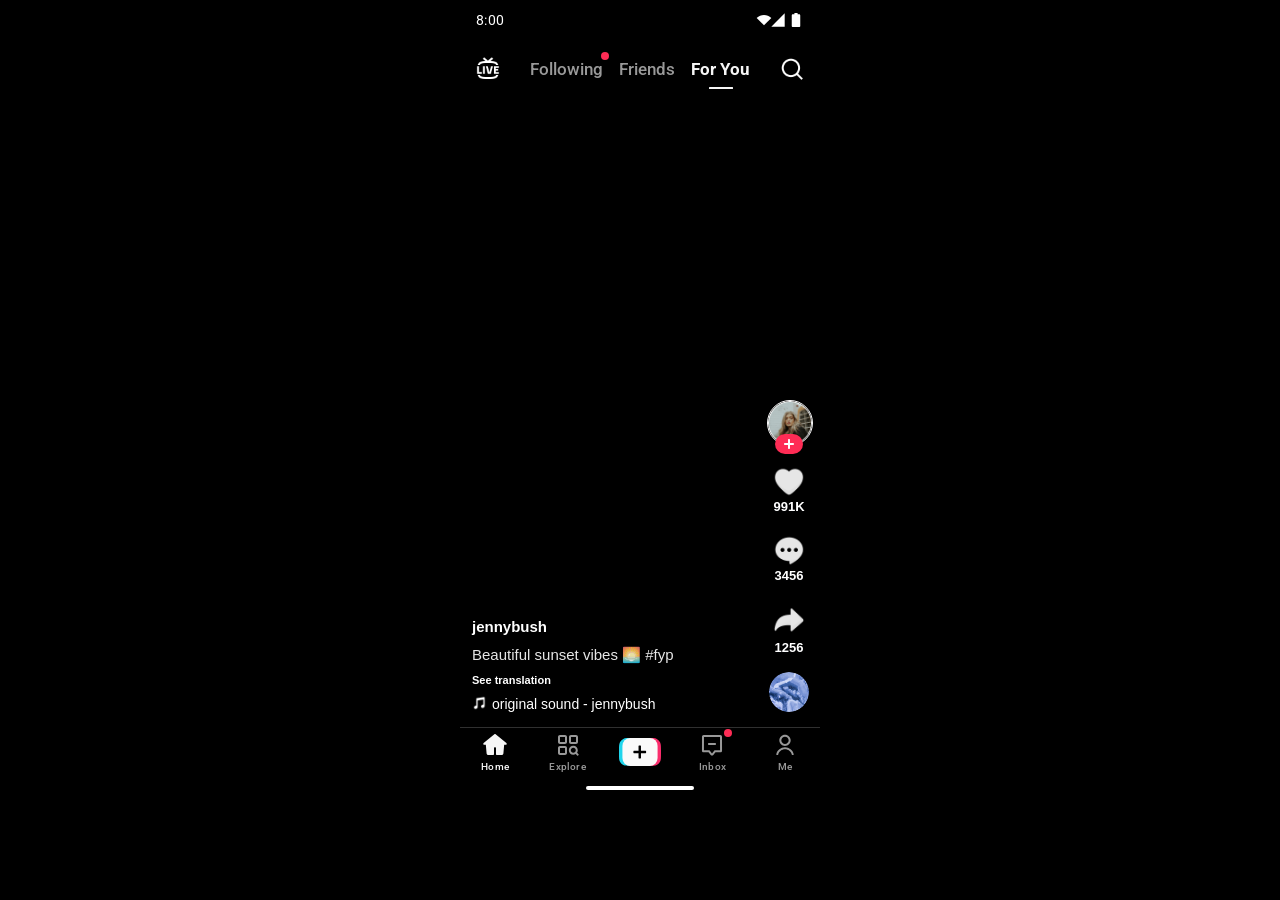
==== variants/v1/index.html @ c4d7a4e1 "Add Figma Create component and restore V3 demo parity with online fixes. Ship V1/V3 Create UI, borde" ====
<!DOCTYPE html>
<html class="variant-embed" lang="zh-CN">
<head>
  <meta charset="UTF-8" />
  <meta name="viewport" content="width=360, initial-scale=1, maximum-scale=1, user-scalable=no" />
  <meta name="theme-color" content="#000000" />
  <title>V1</title>
  <link rel="preconnect" href="https://fonts.googleapis.com" />
  <link rel="preconnect" href="https://fonts.gstatic.com" crossorigin />
  <link href="https://fonts.googleapis.com/css2?family=Roboto:wght@400;500;600;700&display=swap" rel="stylesheet" />
  <link rel="stylesheet" href="../../shared/skylight.css?v=50" />
</head>
<body class="variant-embed">
  <div class="phone" id="phone">
    <div class="status-bar" id="statusBar">
      <div class="status-time-wrap"><span class="status-time">8:00</span></div>
      <div class="status-icons" aria-hidden="true">
        <div class="status-network">
          <img class="status-wifi" src="../../shared/assets/icons/status_wifi.svg" width="16" height="16" alt="" />
          <img class="status-signal" src="../../shared/assets/icons/status_signal.svg" width="16" height="16" alt="" />
        </div>
        <img class="status-battery" src="../../shared/assets/icons/status_battery.svg" width="16" height="16" alt="" />
      </div>
    </div>
    <div id="flowRoot" class="flow-root">
      
      
      <div id="layer-feed" class="flow-layer flow-layer-feed" data-route="feed">
        <div class="feed-video">
          <video id="feedVideo" class="feed-video-media" src="../../shared/assets/video/feed_video_01.mp4" autoplay muted loop playsinline disablePictureInPicture preload="auto" aria-hidden="true"></video>
        </div>
        <div class="feed-gradient"></div>
        <div class="feed-top-bar">
          <button class="feed-icon-btn" type="button" aria-label="Live">
            <img class="feed-icon-template" src="../../shared/assets/icons/feed/icon_live_entrance.png" width="24" height="24" alt="" /></button>
          <div class="feed-tabs">
            <button type="button" class="feed-tab" data-feed-tab="following"><span>Following</span><span class="feed-tab-badge"></span></button>
            <button type="button" class="feed-tab" data-feed-tab="friends"><span>Friends</span></button>
            <button type="button" class="feed-tab active" data-feed-tab="foryou"><span>For You</span></button>
          </div>
          <button class="feed-icon-btn" type="button" aria-label="Search">
            <img class="feed-icon-template" src="../../shared/assets/icons/feed/icon_magnifying_glass.png" width="24" height="24" alt="" /></button>
        </div>
        <div class="feed-interaction">
          <div class="feed-avatar-section">
            <div class="feed-avatar-wrap">
              <div class="feed-avatar-ring"><img class="feed-avatar" src="../../shared/assets/images/feed_avatar.png" alt="" /></div>
              <img class="feed-follow" src="../../shared/assets/icons/feed_follow.svg?v=2" width="28" height="20" alt="" /></div></div>
          <div class="feed-action feed-action-like"><img class="feed-action-icon" src="../../shared/assets/icons/feed/icon_color_like_shadow.png" width="32" height="32" alt="" /><span class="feed-action-label">991K</span></div>
          <div class="feed-action feed-action-comment"><img class="feed-action-icon" src="../../shared/assets/icons/feed/icon_color_comment_shadow.png" width="32" height="32" alt="" /><span class="feed-action-label">3456</span></div>
          <div class="feed-action feed-action-share"><img class="feed-action-icon" src="../../shared/assets/icons/feed/icon_color_share_shadow.png" width="32" height="32" alt="" /><span class="feed-action-label">1256</span></div>
          <div class="feed-music-section"><img class="feed-music-disk" src="../../shared/assets/images/feed_music_disk.png" width="40" height="40" alt="" /></div>
        </div>
        <div class="feed-info">
          <div class="feed-username">jennybush</div>
          <div class="feed-caption">Beautiful sunset vibes 🌅 #fyp</div>
          <div class="feed-translation">See translation</div>
          <div class="feed-sound-row">
            <img class="feed-icon-template" src="../../shared/assets/icons/feed/icon_music_note_s.png" width="16" height="16" alt="" />
            <span>original sound - jennybush</span></div>
        </div>
        <div class="feed-bottom-nav" data-name="Bottom Nav Bar" data-figma="3391:30629"><button type="button" class="feed-nav-cell active" data-feed-nav="home"><span class="feed-nav-icon feed-nav-icon--lite"><img src="../../shared/assets/icons/feed/figma/story-lite-3401/feed_home_active.svg" alt="" /></span><span class="feed-nav-label">Home</span></button><button type="button" class="feed-nav-cell" data-feed-nav="explore"><span class="feed-nav-icon feed-nav-icon--lite"><img src="../../shared/assets/icons/feed/figma/story-lite-3401/feed_explore_inactive.svg" alt="" /></span><span class="feed-nav-label">Explore</span></button><button id="feedCreateBtn" type="button" class="feed-nav-create" data-feed-nav="create" aria-label="Create"><span class="feed-nav-create-frame"><img src="../../shared/assets/icons/feed/figma/story-lite-3401/feed_create.svg" alt="" /></span></button><button type="button" class="feed-nav-cell" data-feed-nav="inbox" id="feedInboxBtn"><span class="feed-nav-icon feed-nav-icon--lite"><img src="../../shared/assets/icons/feed/figma/story-lite-3401/feed_inbox_inactive.svg" alt="" /></span><span class="feed-nav-label">Inbox</span></button><button type="button" class="feed-nav-cell" data-feed-nav="me"><span class="feed-nav-icon feed-nav-icon--lite"><img src="../../shared/assets/icons/feed/figma/story-lite-3401/feed_me_inactive.svg" alt="" /></span><span class="feed-nav-label">Me</span></button></div>
      </div>
      
      <div id="layer-inbox" class="flow-layer flow-layer-inbox" data-route="inbox">
        
        <div class="inbox-navbar" data-name="Navigation Bar" data-figma="3391:29146">
          <button type="button" class="inbox-nav-tap" aria-label="New"><img src="../../shared/assets/inbox/inbox_nav_circle_plus.png" width="24" height="24" alt="" /></button>
          <div class="inbox-nav-center">
            <span class="inbox-nav-title">Inbox</span>
            <span class="inbox-account-chip">
              <img src="../../shared/assets/inbox/inbox_account_status_dot.png" width="8" height="8" alt="" />
              <img src="../../shared/assets/inbox/inbox_account_chevron.png" width="8" height="8" alt="" /></span></div>
          <div class="inbox-nav-tap-spacer"></div></div>
        <div id="inboxContent" class="inbox-content">
          <div id="inboxRevealRoot" class="inbox-reveal-root">
            <div id="storyRefreshIndicator" class="story-refresh-indicator" aria-hidden="true">
              <div class="tux-dualball" data-refresh-ball>
                <span class="tux-dualball-dot tux-dualball-dot-a"></span>
                <span class="tux-dualball-dot tux-dualball-dot-b"></span>
              </div>
            </div>
            <div id="storyRevealSlot" class="story-reveal-slot"><div class="skylight-row" id="skylightRow"><button type="button" class="skylight-item" data-skylight-action="create" data-figma="3461:43970"><span class="skylight-avatar-slot"><img class="skylight-create-ring" src="../../shared/assets/inbox/inbox_story_create_ring.svg" alt="" /><span class="skylight-create-body"><img class="skylight-create-photo" src="../../shared/assets/inbox/inbox_story_create_photo.jpg" alt="" /><img class="skylight-create-base" src="../../shared/assets/inbox/inbox_story_create_base.png" alt="" /><span class="skylight-plus-badge"><img class="skylight-create-badge-icon" src="../../shared/assets/inbox/inbox_story_create_badge_icon.svg" alt="" /><img class="skylight-create-badge-stroke" src="../../shared/assets/inbox/inbox_story_create_badge_stroke.svg" alt="" /></span></span></span><span class="skylight-label">Create</span></button><button type="button" class="skylight-item" data-story-label="Lindsey"><span class="skylight-avatar-slot"><img class="skylight-ring" src="../../shared/assets/inbox/inbox_story_ring.png" alt="" /><img class="skylight-avatar" src="../../shared/assets/inbox/inbox_story_lindsey.png" alt="Lindsey" /></span><span class="skylight-label">Lindsey</span></button><button type="button" class="skylight-item" data-story-label="Maren"><span class="skylight-avatar-slot"><img class="skylight-ring" src="../../shared/assets/inbox/inbox_story_ring.png" alt="" /><img class="skylight-avatar" src="../../shared/assets/inbox/inbox_story_maren.png" alt="Maren" /></span><span class="skylight-label">Maren</span></button><button type="button" class="skylight-item" data-story-label="Alena"><span class="skylight-avatar-slot"><img class="skylight-ring" src="../../shared/assets/inbox/inbox_story_ring.png" alt="" /><img class="skylight-avatar" src="../../shared/assets/inbox/inbox_story_alena.png" alt="Alena" /></span><span class="skylight-label">Alena</span></button><button type="button" class="skylight-item" data-story-label="Rayna"><span class="skylight-avatar-slot"><img class="skylight-ring" src="../../shared/assets/inbox/inbox_story_ring.png" alt="" /><img class="skylight-avatar" src="../../shared/assets/inbox/inbox_story_rayna.png" alt="Rayna" /></span><span class="skylight-label">Rayna</span></button></div></div>
            <div id="storyReleaseHint" class="story-release-hint" aria-hidden="true">Pull down to view story</div>
            <div id="inboxListLayer" class="inbox-list-layer">
              <div id="inboxScroll" class="inbox-scroll"><div class="inbox-cell"><div class="inbox-leading inbox-leading-cat" style="background:#00ABF4"><img src="../../shared/assets/inbox/inbox_category_followers_icon.png" width="28" height="28" alt="" /></div><div class="inbox-cell-body"><div class="inbox-cell-title">New Followers</div><div class="inbox-msg"><span>Rhianna started following you.</span></div></div><div class="inbox-cell-trailing"><span class="inbox-badge">9</span></div></div><div class="inbox-cell"><div class="inbox-leading inbox-leading-cat" style="background:#FF3B76"><img src="../../shared/assets/inbox/inbox_category_activity_icon.png" width="28" height="28" alt="" /></div><div class="inbox-cell-body"><div class="inbox-cell-title">Activity</div><div class="inbox-msg"><span>Jaela liked your video.</span></div></div><div class="inbox-cell-trailing"><span class="inbox-badge">1</span></div></div><div class="inbox-cell"><div class="inbox-leading inbox-leading-cat" style="background:#32364B"><img src="../../shared/assets/inbox/inbox_category_system_icon.png" width="28" height="28" alt="" /></div><div class="inbox-cell-body"><div class="inbox-cell-title">System notifications</div><div class="inbox-msg"><span>TikTok:Updates to your post performance</span><span class="inbox-ts-gap"><img src="../../shared/assets/inbox/inbox_timestamp_dot.png" width="2" height="2" alt="" /><span class="inbox-ts">1h</span></span></div></div><div class="inbox-cell-trailing"><span class="inbox-badge">1</span></div></div><div class="inbox-cell"><div class="inbox-leading inbox-leading-cat" style="background:#0075DC"><img src="../../shared/assets/inbox/inbox_category_partners_icon.png" width="28" height="28" alt="" /></div><div class="inbox-cell-body"><div class="inbox-cell-title">Featured partners</div><div class="inbox-msg"><span>Here comes a new brand{brand_name}</span><span class="inbox-ts-gap"><img src="../../shared/assets/inbox/inbox_timestamp_dot.png" width="2" height="2" alt="" /><span class="inbox-ts">1h</span></span></div></div><div class="inbox-cell-trailing"><span class="inbox-badge">1</span></div></div><div class="inbox-cell"><div class="inbox-leading inbox-leading-avatar"><img class="inbox-avatar-img" src="../../shared/assets/inbox/inbox_avatar_cenis.png" alt="" /><img class="inbox-avatar-border" src="../../shared/assets/inbox/inbox_avatar_border.png" alt="" /><img class="inbox-online-dot" src="../../shared/assets/inbox/inbox_avatar_online_dot.png" width="16" height="16" alt="" /></div><div class="inbox-cell-body"><div class="inbox-cell-title">Cenis Grimm</div><div class="inbox-msg"><span>Hello how r u recently</span><span class="inbox-ts-gap"><img src="../../shared/assets/inbox/inbox_timestamp_dot.png" width="2" height="2" alt="" /><span class="inbox-ts">1h</span></span></div></div><div class="inbox-cell-trailing"><span class="inbox-badge">1</span></div></div><div class="inbox-cell"><div class="inbox-leading inbox-leading-avatar"><img class="inbox-avatar-img" src="../../shared/assets/inbox/inbox_avatar_tommy.png" alt="" /><img class="inbox-avatar-border" src="../../shared/assets/inbox/inbox_avatar_border.png" alt="" /></div><div class="inbox-cell-body"><div class="inbox-cell-title inbox-title-semibold">Tommy Tang</div><div class="inbox-msg inbox-msg-regular"><span>Hello how r u recently</span><span class="inbox-ts-gap"><img src="../../shared/assets/inbox/inbox_timestamp_dot.png" width="2" height="2" alt="" /><span class="inbox-ts">1h</span></span></div></div><div class="inbox-cell-trailing"></div></div><div class="inbox-cell"><div class="inbox-leading inbox-leading-avatar"><img class="inbox-avatar-img" src="../../shared/assets/inbox/inbox_avatar_summer.png" alt="" /><img class="inbox-avatar-border" src="../../shared/assets/inbox/inbox_avatar_border.png" alt="" /></div><div class="inbox-cell-body"><div class="inbox-cell-title inbox-title-semibold">summer</div><div class="inbox-msg inbox-msg-regular"><span>Hello how r u recently</span><span class="inbox-ts-gap"><img src="../../shared/assets/inbox/inbox_timestamp_dot.png" width="2" height="2" alt="" /><span class="inbox-ts">1h</span></span></div></div><div class="inbox-cell-trailing"></div></div><div class="inbox-section-title"><span>Suggested account</span><img src="../../shared/assets/inbox/inbox_section_info.png" width="12" height="12" alt="" /></div><div class="inbox-cell inbox-suggested"><div class="inbox-leading inbox-leading-avatar suggested"><img class="inbox-avatar-img" src="../../shared/assets/inbox/inbox_suggested_duck.png" alt="" /><img class="inbox-avatar-border" src="../../shared/assets/inbox/inbox_avatar_border.png" alt="" /></div><div class="inbox-cell-body"><div class="inbox-cell-title">🦆🦆</div><div class="inbox-suggested-sub"><span>Friends with</span><span class="inbox-stack"><img class="inbox-stack-av" src="../../shared/assets/inbox/inbox_stack_avatar_1.png" alt="" /><img class="inbox-stack-av" src="../../shared/assets/inbox/inbox_stack_avatar_2.png" alt="" /><span class="inbox-stack-overflow"><img src="../../shared/assets/inbox/inbox_stack_overflow.png" alt="" /><span>+6</span></span></span></div></div><div class="inbox-suggested-actions"><button type="button" class="inbox-follow-btn">Follow</button><span class="inbox-suggested-dismiss" aria-label="Dismiss"><img src="../../shared/assets/inbox/inbox_dismiss_x.svg" width="16" height="16" alt="" /></span></div></div><div class="inbox-cell inbox-suggested"><div class="inbox-leading inbox-leading-avatar suggested"><img class="inbox-avatar-img" src="../../shared/assets/inbox/inbox_suggested_sunsun.png" alt="" /><img class="inbox-avatar-border" src="../../shared/assets/inbox/inbox_avatar_border.png" alt="" /></div><div class="inbox-cell-body"><div class="inbox-cell-title">Sunsun77</div><div class="inbox-suggested-sub"><span>Follows</span><span class="inbox-stack"><img class="inbox-stack-av" src="../../shared/assets/inbox/inbox_stack_avatar_1.png" alt="" /><img class="inbox-stack-av" src="../../shared/assets/inbox/inbox_stack_avatar_2.png" alt="" /><img class="inbox-stack-av" src="../../shared/assets/inbox/inbox_stack_avatar_3.png" alt="" /></span></div></div><div class="inbox-suggested-actions"><button type="button" class="inbox-follow-btn">Follow</button><span class="inbox-suggested-dismiss" aria-label="Dismiss"><img src="../../shared/assets/inbox/inbox_dismiss_x.svg" width="16" height="16" alt="" /></span></div></div><div class="inbox-cell inbox-suggested"><div class="inbox-leading inbox-leading-avatar suggested"><img class="inbox-avatar-img" src="../../shared/assets/inbox/inbox_suggested_wanda.png" alt="" /><img class="inbox-avatar-border" src="../../shared/assets/inbox/inbox_avatar_border.png" alt="" /></div><div class="inbox-cell-body"><div class="inbox-cell-title">wanda</div><div class="inbox-suggested-sub plain">You may know Wang</div></div><div class="inbox-suggested-actions"><button type="button" class="inbox-follow-btn">Follow</button><span class="inbox-suggested-dismiss" aria-label="Dismiss"><img src="../../shared/assets/inbox/inbox_dismiss_x.svg" width="16" height="16" alt="" /></span></div></div></div>
            </div>
          </div>
        </div>
        
        <div class="inbox-bottom-nav" data-name="Bottom Nav Bar" data-figma="3391:30629">
          <button type="button" class="feed-nav-cell" data-feed-nav="home" data-inbox-nav="home"><span class="feed-nav-icon feed-nav-icon--lite"><img src="../../shared/assets/icons/feed/figma/story-lite-3401/inbox_home_inactive.svg" alt="" /></span><span class="feed-nav-label">Home</span></button>
          <button type="button" class="feed-nav-cell" data-feed-nav="explore"><span class="feed-nav-icon feed-nav-icon--lite"><img src="../../shared/assets/icons/feed/figma/story-lite-3401/inbox_explore_inactive.svg" alt="" /></span><span class="feed-nav-label">Explore</span></button>
          <button type="button" class="feed-nav-create" data-feed-nav="create" aria-label="Create"><span class="feed-nav-create-frame"><img src="../../shared/assets/icons/feed/figma/story-lite-3401/inbox_create.svg" alt="" /></span></button>
          <button type="button" class="feed-nav-cell active" data-feed-nav="inbox" data-inbox-nav="inbox"><span class="feed-nav-icon feed-nav-icon--lite"><img src="../../shared/assets/icons/feed/figma/story-lite-3401/inbox_inbox_active.svg" alt="" /></span><span class="feed-nav-label">Inbox</span></button>
          <button type="button" class="feed-nav-cell" data-feed-nav="me"><span class="feed-nav-icon feed-nav-icon--lite"><img src="../../shared/assets/icons/feed/figma/story-lite-3401/inbox_me_inactive.svg" alt="" /></span><span class="feed-nav-label">Me</span></button>
        </div>
      </div>
    </div>
    
      <div id="storyAddSheet" class="story-add-sheet" hidden>
        <div class="story-add-nav">
          <button type="button" id="storyAddClose" class="story-add-nav-btn" aria-label="Close">
            <img src="../../shared/assets/figma/story_preview_close.svg" width="24" height="24" alt="" />
          </button>
          <span class="story-add-title">Add to Story</span>
          <button type="button" id="storyAddCameraNav" class="story-add-nav-camera" hidden aria-label="Camera">
            <img src="../../shared/assets/figma/story_add_camera.svg" width="24" height="24" alt="" />
          </button>
        </div>
        <div id="storyAddScroll" class="story-add-scroll">
          <div class="story-add-camera-section">
            <div class="story-add-camera-card">
              <img src="../../shared/assets/figma/story_add_camera.svg" width="28" height="28" alt="" />
              <span>Camera</span>
            </div>
          </div>
          <div class="story-add-recents">
            <span>Recents</span>
            <img src="../../shared/assets/figma/story_add_chevron.svg" width="16" height="16" alt="" />
          </div>
          <div class="story-add-tabs">
            <button class="active" type="button">All</button>
            <button type="button">Photos</button>
            <button type="button">Videos</button>
          </div>
          <div class="story-add-grid"><div class="story-add-grid-row"><div class="story-add-tile"><img src="../../shared/assets/figma/story_add_grid_01.jpg" alt="" /><span class="story-add-duration">00:07</span></div><div class="story-add-tile"><img src="../../shared/assets/figma/story_add_grid_02.jpg" alt="" /></div><div class="story-add-tile"><img src="../../shared/assets/figma/story_add_grid_03.jpg" alt="" /></div></div><div class="story-add-grid-row"><div class="story-add-tile"><img src="../../shared/assets/figma/story_add_grid_04.jpg" alt="" /></div><div class="story-add-tile"><img src="../../shared/assets/figma/story_add_grid_05.jpg" alt="" /></div><div class="story-add-tile"><img src="../../shared/assets/figma/story_add_grid_06.jpg" alt="" /></div></div><div class="story-add-grid-row"><div class="story-add-tile"><img src="../../shared/assets/figma/story_add_grid_07.jpg" alt="" /></div><div class="story-add-tile"><img src="../../shared/assets/figma/story_add_grid_08.jpg" alt="" /></div><div class="story-add-tile"><img src="../../shared/assets/figma/story_add_grid_09.jpg" alt="" /></div></div><div class="story-add-grid-row"><div class="story-add-tile"><img src="../../shared/assets/figma/story_add_grid_10.jpg" alt="" /></div><div class="story-add-tile"><img src="../../shared/assets/figma/story_add_grid_11.jpg" alt="" /></div><div class="story-add-tile"><img src="../../shared/assets/figma/story_add_grid_12.jpg" alt="" /></div></div></div>
        </div>
        <div class="story-add-footer">
          <div class="story-add-select">
            <img class="story-add-checkbox" src="../../shared/assets/figma/story_add_checkbox.svg" width="24" height="24" alt="" />
            <span>Multiple select</span>
          </div>
          <div class="story-add-home-spacer" aria-hidden="true"></div>
        </div>
      </div>
    
      <div id="storyPreview" class="story-preview" hidden>
        <div class="story-preview-screen">
          <div id="storyPhotoWrap" class="story-photo-wrap">
            <img id="storyPhoto" src="" alt="" />
            <img class="story-photo-overlay-top" src="../../shared/assets/figma/story_preview_top_overlay.svg" alt="" />
            <div class="story-tap-zones">
              <button type="button" id="storyTapPrev" class="story-tap-prev" aria-label="Previous"></button>
              <button type="button" id="storyTapNext" class="story-tap-next" aria-label="Next"></button>
            </div>
          </div>
          <div class="story-preview-top-ui">
            <div id="storyProgressRow" class="story-progress-row"></div>
            <div class="story-preview-topbar">
              <div class="story-preview-header">
                <img id="storyPreviewAvatar" class="story-preview-avatar" src="" alt="" />
                <div class="story-preview-meta">
                  <span id="storyPreviewName"></span><span id="storyPreviewTime">· 3h ago</span>
                </div>
              </div>
              <div class="story-preview-actions">
                <img class="story-preview-camera" src="../../shared/assets/figma/story_preview_camera.svg" width="24" height="24" alt="" />
                <button type="button" id="storyPreviewClose" class="story-preview-close" aria-label="Close">
                  <img src="../../shared/assets/figma/story_preview_close.svg" width="24" height="24" alt="" />
                </button>
              </div>
            </div>
          </div>
        </div>
        <div class="story-preview-interaction" data-name="Interaction" data-figma="3430:6689">
          <div class="story-dm-row">
            <div class="story-message-bubble" data-figma="3430:6692">
              <span class="story-message-text">Message....</span>
              <div class="story-message-emojis" aria-hidden="true" data-figma="3430:6695">
                <img src="../../shared/assets/figma/story_dm_emoji_1.png" width="28" height="28" alt="" />
                <img src="../../shared/assets/figma/story_dm_emoji_2.png" width="28" height="28" alt="" />
                <img src="../../shared/assets/figma/story_dm_emoji_3.png" width="28" height="28" alt="" />
              </div>
            </div>
            <div class="story-preview-actions-row" data-figma="3430:6701">
              <img src="../../shared/assets/figma/story_preview_like.png" width="28" height="28" alt="" />
              <img src="../../shared/assets/figma/story_preview_share.png" width="28" height="28" alt="" />
            </div>
          </div>
        </div>
      </div>
    <div class="system-home-indicator" data-name="System/Home Indicator" data-figma="3285:55821" aria-hidden="true"><div class="system-home-indicator-handle"></div></div>
  </div>
  <script>window.__SKYLIGHT_VARIANT__ = {"expandMs": 450, "collapseMs": 350, "storySlideMs": 300, "settleBackMs": 250, "autoExpandDelayMs": 400, "pushFlingVelocity": 1500, "pullDamping": 0.65, "pushThreshold": 30, "maxHeight": 118, "refreshThreshold": 32, "refreshIndicatorHeight": 56, "refreshMaxPullDistance": 56, "refreshDurationMs": 1200, "tabCrossfadeMs": 150, "storyDurationMs": 3500, "previewEnterMs": 180, "previewExitMs": 150, "photoCrossfadeMs": 250, "storyAddEnterMs": 320, "storyAddExitMs": 260, "effectCoverLoadMs": 1200, "albumEmergenceMs": 160, "label": "V1", "pullThreshold": 24, "maxPullDistance": 72, "expandOnDrag": false, "storySlideEnabled": false, "autoExpandOnEnter": false, "startExpanded": true, "topDownStoryRevealEnabled": true, "lockStoryExpanded": true, "chainRefreshAfterExpand": false, "inboxTabUnreadDotOnce": true, "addUnreadStoriesOnRefresh": true, "refreshNewStories": [{"label": "Cenis", "avatar": "inbox_avatar_cenis.png", "timeText": "now", "photos": ["lindsey_story_photo_1.png", "lindsey_story_photo_2.png", "lindsey_story_photo_3.png"]}, {"label": "Tommy", "avatar": "inbox_avatar_tommy.png", "timeText": "now", "photos": ["maren_story_photo_1.jpg", "maren_story_photo_2.jpg", "maren_story_photo_3.jpg"]}, {"label": "summer", "avatar": "inbox_avatar_summer.png", "timeText": "now", "photos": ["rayna_story_photo_1.jpg", "rayna_story_photo_2.jpg", "rayna_story_photo_3.jpg"]}], "releaseHintEnabled": false, "id": "v1", "startOnFeed": true};
window.__STORY_PREVIEWS__ = {"Lindsey": {"avatar": "inbox_story_lindsey.png", "timeText": "3h ago", "photos": ["lindsey_story_photo_1.png", "lindsey_story_photo_2.png", "lindsey_story_photo_3.png", "lindsey_story_photo_4.png"]}, "Maren": {"avatar": "inbox_story_maren.png", "photos": ["maren_story_photo_1.jpg", "maren_story_photo_2.jpg", "maren_story_photo_3.jpg"]}, "Alena": {"avatar": "inbox_story_alena.png", "photos": ["alena_story_photo_1.jpg", "alena_story_photo_2.jpg", "alena_story_photo_3.jpg"]}, "Rayna": {"avatar": "inbox_story_rayna.png", "photos": ["rayna_story_photo_1.jpg", "rayna_story_photo_2.jpg", "rayna_story_photo_3.jpg"]}, "Create": {"avatar": "inbox_story_create_photo.jpg", "timeText": "now", "photos": ["lindsey_story_photo_1.png", "lindsey_story_photo_2.png", "lindsey_story_photo_3.png", "lindsey_story_photo_4.png"]}};</script>
  <script src="../../shared/skylight-core.js?v=120"></script>
</body>
</html>
---- shared/skylight.css ----
:root {
  --w: 360px;
  --h: 800px;
  --status-h: 40px;
  --home-indicator-h: 24px;
  --content-h: calc(var(--h) - var(--status-h) - var(--home-indicator-h));
  --ease-in-out: cubic-bezier(0.25, 0, 0.25, 1);
  --ease-out-standard: cubic-bezier(0.33, 0.86, 0.2, 1);
  --bg: #000;
  --text-primary: #f6f6f6;
  --text-secondary: rgba(255,255,255,0.88);
  --text-tertiary: rgba(255,255,255,0.6);
  --shape-n3: rgba(255,255,255,0.19);
  --shape-n4: rgba(255,255,255,0.13);
  --shape-n2: rgba(255,255,255,0.32);
  --sheet-flat2: #1e1e1e;
  --drafts-bg: rgba(51,51,51,0.6);
  --drafts-border: rgba(255,255,255,0.13);
  --drafts-text: rgba(255,255,255,0.88);
  --more-circle-bg: rgba(51,51,51,0.6);
  --gray-85: rgba(51,51,51,0.85);
  --gray-60: rgba(51,51,51,0.6);
  --gray-50: rgba(51,51,51,0.5);
  --white-20: rgba(255,255,255,0.2);
  --tab-bar-bg: rgba(0,0,0,0.17);
}

* { box-sizing: border-box; margin: 0; padding: 0; }
html, body {
  min-height: 100%;
  background: #eef0f3;
  display: flex;
  justify-content: center;
  align-items: flex-start;
  padding: 16px 0 32px;
  font-family: -apple-system, BlinkMacSystemFont, "PingFang SC", "Helvetica Neue", sans-serif;
  -webkit-font-smoothing: antialiased;
}

.phone {
  width: var(--w);
  height: var(--h);
  background: var(--bg);
  position: relative;
  overflow: hidden;
  border-radius: 24px;
  box-shadow: 0 16px 48px rgba(0,0,0,.22);
  flex: 0 0 auto;
}

.status-bar {
  height: var(--status-h);
  position: relative;
  z-index: 20;
  display: flex;
  align-items: center;
  justify-content: space-between;
  padding: 0 16px;
  flex-shrink: 0;
  pointer-events: none;
}
.status-time-wrap {
  display: flex;
  align-items: center;
  gap: 8px;
  width: 128px;
  height: 100%;
  flex-shrink: 0;
}
.status-time {
  color: #fff;
  font-family: "Roboto", -apple-system, BlinkMacSystemFont, sans-serif;
  font-size: 14px;
  font-weight: 400;
  line-height: 20px;
  letter-spacing: 0.25px;
  font-variant-numeric: tabular-nums;
  white-space: nowrap;
}
.status-icons {
  display: flex;
  align-items: center;
  justify-content: flex-end;
  gap: 2px;
  flex-shrink: 0;
}
.status-icons::before,
.status-icons::after {
  content: none;
  display: none;
}
.status-network {
  display: flex;
  align-items: center;
}
.status-wifi,
.status-signal,
.status-battery {
  display: block;
  width: 16px;
  height: 16px;
  flex-shrink: 0;
  object-fit: contain;
}
.status-wifi {
  margin-right: -2px;
}

/* Figma 7483:4567 — System/Home Indicator */
.system-home-indicator {
  position: absolute;
  left: 0;
  right: 0;
  bottom: 0;
  height: var(--home-indicator-h);
  background: transparent;
  z-index: 30;
  pointer-events: none;
}
.system-home-indicator-handle {
  position: absolute;
  left: 50%;
  top: 50%;
  transform: translate(-50%, -50%);
  width: 108px;
  height: 4px;
  border-radius: 12px;
  background: #fff;
}

.screen {
  position: absolute;
  left: 0; right: 0;
  top: var(--status-h);
  height: var(--content-h);
  display: none;
  overflow: hidden;
}
.screen.active { display: block; }

/* ── Album ── */
.album-root {
  height: 100%;
  display: flex;
  flex-direction: column;
  background: var(--bg);
}

.album-nav {
  height: 52px;
  padding: 4px 8px;
  display: flex;
  align-items: center;
  flex: 0 0 auto;
  z-index: 2;
  background: var(--bg);
  position: relative;
}
.nav-tap {
  width: 44px; height: 44px;
  border: 0; background: transparent;
  display: flex; align-items: center; justify-content: center;
  cursor: pointer; padding: 0;
}
.nav-tap img { display: block; }
.nav-spacer { flex: 1; }
.nav-trailing {
  flex-shrink: 0;
  width: auto;
  min-width: 98px;
  height: 44px;
  margin-right: 8px;
  position: relative;
}
.nav-layer {
  position: absolute; top: 0; right: 0; bottom: 0; left: 0;
  display: flex; align-items: center; justify-content: flex-end;
  will-change: transform, opacity;
}
.drafts-btn {
  height: 32px;
  border-radius: 999px;
  background: var(--drafts-bg);
  border: 0.6px solid var(--drafts-border);
  padding: 8px;
  display: inline-flex;
  align-items: center;
  color: var(--drafts-text);
  font-size: 14px;
  line-height: 18px;
  font-weight: 600;
  white-space: nowrap;
}
.drafts-btn-inner {
  display: inline-flex;
  align-items: center;
  gap: 4px;
  padding: 0 4px;
}
.drafts-btn img { width: 16px; height: 16px; display: block; }

.nav-title {
  position: absolute;
  left: 88px;
  right: 88px;
  top: 50%;
  height: 44px;
  transform: translateY(-50%);
  display: flex;
  align-items: center;
  justify-content: center;
  gap: 2px;
  opacity: 0;
  pointer-events: none;
  transition: opacity 200ms var(--ease-in-out);
}
.nav-title.visible { opacity: 1; }
.nav-title span {
  color: var(--text-primary);
  font-size: 17px;
  line-height: 22px;
  font-weight: 700;
  white-space: nowrap;
}
.nav-title img { width: 16px; height: 16px; display: block; }

.album-scroll-wrap {
  flex: 1;
  min-height: 0;
  overflow: hidden;
  position: relative;
}
.album-scroll {
  height: 100%;
  overflow-y: auto;
  overflow-x: hidden;
  -webkit-overflow-scrolling: touch;
  overscroll-behavior: contain;
  scrollbar-width: none;
}
.album-scroll::-webkit-scrollbar { display: none; }

.camera-header {
  overflow: hidden;
  background: var(--bg);
}
.camera-slot {
  overflow: hidden;
}
.camera-inner {
  height: 88px;
}
.camera-section { padding-top: 8px; }
.camera-btn-wrap { padding: 0 16px; height: 80px; }
.camera-btn {
  position: relative;
  width: 100%; height: 80px;
  border-radius: 12px;
  border: 0;
  overflow: hidden;
  background: radial-gradient(circle at 328px 0, rgba(255,255,255,.1) 0%, rgba(255,255,255,.14) 100%);
  display: flex; flex-direction: column;
  align-items: center; justify-content: center;
  gap: 2px;
  color: var(--text-primary);
  font-size: 16px; line-height: 21px; font-weight: 600;
}
.camera-btn::after {
  content: '';
  position: absolute;
  inset: 0;
  border-radius: 12px;
  box-shadow: inset 0 0 0 1px var(--shape-n4);
  pointer-events: none;
}
.camera-btn img { width: 32px; height: 32px; }

.effects-wrap {
  height: 80px;
  overflow: hidden;
}
.effects-scroll {
  height: 80px;
  overflow-x: auto;
  overflow-y: hidden;
  -webkit-overflow-scrolling: touch;
  touch-action: pan-x;
  scrollbar-width: none;
}
.effects-scroll::-webkit-scrollbar { display: none; }
.effects-inner {
  display: flex;
  align-items: center;
  gap: 10px;
  width: max-content;
  padding: 12px 16px 4px;
}
.effects-btn {
  position: relative;
  width: 64px; height: 64px;
  padding: 0;
  border-radius: 12px;
  border: 0;
  overflow: hidden;
  background:
    radial-gradient(circle at 64px 0, transparent 0%, rgba(255,255,255,.14) 100%),
    #000;
  display: flex; flex-direction: column;
  align-items: center; justify-content: center;
  gap: 4px; flex: 0 0 auto;
  color: var(--text-secondary);
  font-size: 14px; line-height: 18px; font-weight: 600;
  cursor: pointer;
}
.effects-btn::after {
  content: '';
  position: absolute;
  inset: 0;
  border-radius: 12px;
  box-shadow: inset 0 0 0 1px var(--shape-n4);
  pointer-events: none;
  z-index: 2;
}
.effects-presets {
  display: contents;
}
.effects-btn img { width: 22px; height: 22px; }
.effects-more {
  width: 64px; height: 64px;
  flex: 0 0 auto;
  display: flex; flex-direction: column;
  align-items: center; justify-content: center;
  gap: 4px;
}
.effects-more-circle {
  position: relative;
  width: 28px;
  height: 28px;
  border-radius: 50%;
  background: var(--more-circle-bg);
  flex-shrink: 0;
}
.effects-more-chevron {
  position: absolute;
  inset: 0;
  width: 100%;
  height: 100%;
  transform: rotate(90deg);
  display: block;
  pointer-events: none;
}
.effects-more span {
  font-size: 11px; line-height: 14px; font-weight: 600;
  color: var(--text-secondary);
  width: 100%; text-align: center;
}

.recents {
  height: 52px;
  padding: 16px 16px 4px;
  display: flex; align-items: center; justify-content: space-between;
}
.recents-left {
  display: flex; align-items: center; gap: 2px;
  color: #fff;
  font-size: 15px; line-height: 20px; font-weight: 700;
}
.recents-left img { width: 16px; height: 16px; }
.storage-pill {
  display: flex; align-items: center; gap: 2px;
  background: #fff;
  border-radius: 120px;
  padding: 1px 4px 1px 12px;
  color: #000;
  font-size: 13px; line-height: 17px; font-weight: 600;
}
.storage-pill .eye-wrap { padding: 4px; }
.storage-pill img { width: 16px; height: 16px; opacity: .6; }

.tabs-section { padding-bottom: 2px; }
.tabs-section.tabs-hidden { opacity: 0; }
.tabs-pinned {
  position: absolute;
  top: 0;
  left: 0;
  right: 0;
  z-index: 2;
  background: var(--bg);
  opacity: 0;
  pointer-events: none;
}
.tabs-pinned.visible {
  opacity: 1;
  pointer-events: auto;
}
.tabs-row {
  height: 40px;
  padding: 0 16px;
  display: flex;
}
.tab-item {
  flex: 1;
  border: 0; background: transparent;
  position: relative;
  color: var(--text-tertiary);
  font-size: 15px; line-height: 20px; font-weight: 600;
  cursor: pointer;
}
.tab-item.active { color: var(--text-primary); }
.tab-item.active::after {
  content: "";
  position: absolute;
  left: 0; right: 0; bottom: 0;
  height: 2px;
  background: #fafafa;
}
.tab-sep { height: 0.5px; background: var(--shape-n3); }

.grid-wrap { padding: 0 1.5px 1.5px; }
.grid-row {
  display: flex; gap: 1.5px;
  margin-bottom: 1.5px;
}
.grid-tile {
  flex: 1;
  aspect-ratio: 1;
  position: relative;
  overflow: hidden;
  background: #111;
}
.grid-tile img { width: 100%; height: 100%; object-fit: cover; display: block; }
.grid-tile--empty { background: transparent; }
.tile-size, .tile-duration {
  position: absolute;
  color: #fff;
  font-size: 12px; line-height: 16px; font-weight: 500;
  padding: 6px;
  text-shadow: 0 1px 5px rgba(0,0,0,.3);
}
.tile-size { top: 0; left: 0; }
.tile-duration {
  right: 0; bottom: 0;
  text-shadow: 0 1px 1px rgba(0,0,0,.12);
}

.select-bar {
  background: var(--sheet-flat2);
  padding-bottom: var(--home-indicator-h);
  flex: 0 0 auto;
}
.select-row {
  height: 60px;
  box-sizing: border-box;
  padding: 20px 16px 0;
  display: flex; align-items: center; gap: 6px;
  color: rgba(255,255,255,.9);
  font-size: 14px; line-height: 18px;
}
.checkbox-outer {
  width: 24px; height: 24px;
  padding: 1px;
  display: flex; align-items: center; justify-content: center;
}
.checkbox-inner {
  width: 22px; height: 22px;
  border-radius: 50%;
  border: 1.5px solid var(--shape-n2);
}

.page-wrap {
  min-height: 100%;
  display: flex;
  flex-direction: column;
  align-items: center;
  gap: 12px;
}
/* Feed — Figma 7483:4560 */
.screen.screen-feed {
  display: none;
  position: absolute;
  left: 0; right: 0;
  top: var(--status-h);
  height: var(--content-h);
  background: #000;
  z-index: 1;
  overflow: hidden;
}
.screen.screen-feed.active { display: block; }
.feed-video { position: absolute; inset: 0; }
.feed-video img { width: 100%; height: 100%; object-fit: cover; display: block; }
.feed-gradient {
  position: absolute; left: 0; right: 0; bottom: 49px; height: 163px; pointer-events: none;
  background: linear-gradient(180deg, rgba(0,0,0,0) 0%, rgba(0,0,0,0.12) 28%, rgba(0,0,0,0.48) 62%, rgba(0,0,0,0.72) 100%);
}
.feed-top-bar {
  position: absolute; top: 1px; left: 0; right: 0; height: 56px;
  display: flex; align-items: center; padding: 0 8px; z-index: 2;
}
.feed-icon-btn {
  width: 40px; height: 44px; border: 0; background: transparent; cursor: pointer;
  display: flex; align-items: center; justify-content: center; padding: 0;
}
/* TUX template PNGs are black glyphs — invert to white on dark feed video */
.feed-icon-template {
  filter: brightness(0) invert(1);
}
.feed-tabs { flex: 1; display: flex; justify-content: center; height: 44px; align-items: center; }
.feed-tab {
  border: 0; background: transparent; color: rgba(255,255,255,0.6); font-family: "Roboto", sans-serif;
  font-size: 17px; font-weight: 500; line-height: 1.3; padding: 0 8px; height: 44px;
  cursor: pointer; position: relative; text-shadow: 0 1px 2px rgba(0,0,0,.5);
}
.feed-tab.active { color: #f6f6f6; font-weight: 700; }
.feed-tab.active::after {
  content: ""; position: absolute; left: 50%; bottom: 2px; transform: translateX(-50%);
  width: 24px; height: 2px; background: #f6f6f6; border-radius: 0.5px;
}
.feed-tab-badge {
  position: absolute; top: 5px; right: 2px; width: 8px; height: 8px;
  background: #fe2c55; border-radius: 50%;
}
.feed-interaction {
  position: absolute; right: 0; bottom: 63px; width: 62px; z-index: 2;
  display: flex; flex-direction: column; align-items: center; gap: 4px;
}
.feed-avatar-section { width: 62px; height: 62px; position: relative; }
.feed-avatar-wrap { width: 44px; height: 54px; margin: 6px auto 0; position: relative; }
.feed-avatar-ring {
  width: 46px; height: 46px; border-radius: 50%; border: 1px solid #fff;
  display: flex; align-items: center; justify-content: center; margin: 0 auto;
}
.feed-avatar { width: 44px; height: 44px; border-radius: 50%; object-fit: cover; display: block; }
.feed-follow { position: absolute; left: 8px; top: 34px; width: 28px; height: 20px; display: block; }
.feed-action { width: 62px; position: relative; flex: 0 0 auto; }
.feed-action-like { height: 59px; }
.feed-action-comment { height: 65px; }
.feed-action-share { height: 68px; }
.feed-action-icon {
  position: absolute; left: 15px; display: block;
}
.feed-action-like .feed-action-icon { top: 6px; }
.feed-action-comment .feed-action-icon { top: 12px; }
.feed-action-share .feed-action-icon { bottom: 24px; top: auto; }
.feed-action-label {
  position: absolute; left: 0; right: 0; bottom: 4px; text-align: center;
  color: #fff; font-size: 13px; font-weight: 600; line-height: 17px;
  text-shadow: 0 1px 3px rgba(22,24,35,.2);
}
.feed-music-section { width: 62px; height: 49px; padding: 8px 10px 0; box-sizing: border-box; }
.feed-music-disk { display: block; margin: 0 auto; border-radius: 50%; object-fit: cover; }
.feed-info {
  position: absolute; left: 12px; bottom: 63px; right: 62px; z-index: 2;
  display: flex; flex-direction: column; gap: 8px; color: #fff;
}
.feed-username {
  font-size: 15px; font-weight: 600; line-height: 20px;
  text-shadow: 0 1px 3px rgba(0,0,0,.15);
}
.feed-caption {
  font-size: 15px; font-weight: 400; line-height: 20px; color: rgba(255,255,255,0.9);
  text-shadow: 0 1px 3px rgba(0,0,0,.2); max-width: 263px;
}
.feed-translation {
  font-size: 11px; font-weight: 600; line-height: 14px;
  text-shadow: 0 1px 3px rgba(0,0,0,.15);
}
.feed-sound-row {
  display: flex; align-items: flex-end; gap: 0; max-width: 195px; height: 18px;
  font-size: 14px; font-weight: 400; line-height: 18px;
  text-shadow: 0 1px 3px rgba(0,0,0,.15);
}
.feed-sound-row img { margin-bottom: 2px; flex-shrink: 0; }
.feed-sound-row span { padding-left: 4px; white-space: nowrap; overflow: hidden; text-overflow: ellipsis; }
.feed-bottom-nav {
  position: absolute; left: 0; right: 0; bottom: 0; height: 49px;
  background: #000; display: flex; gap: 2px; align-items: flex-start; z-index: 20;
}
.feed-bottom-nav::before {
  content: ""; position: absolute; left: 0; right: 0; top: 0;
  border-top: 0.5px solid rgba(255,255,255,0.19); pointer-events: none;
}
.feed-nav-cell {
  flex: 1 1 0; min-width: 0; border: 0; background: transparent; cursor: pointer;
  height: 49px; padding: 2px 0 3px; box-sizing: border-box;
  display: flex; flex-direction: column; align-items: center; overflow: hidden;
}
.feed-nav-icon {
  width: 32px; height: 32px; margin-bottom: -1px; flex-shrink: 0;
  display: flex; align-items: center; justify-content: center; position: relative;
}
.feed-nav-icon img { width: 32px; height: 32px; display: block; }
.feed-nav-icon .icon-fill { display: none; }
.feed-nav-cell.active .feed-nav-icon .icon-outline { display: none; }
.feed-nav-cell.active .feed-nav-icon .icon-fill { display: block; }
.feed-nav-label {
  width: 100%; text-align: center; color: rgba(255,255,255,0.6);
  font-family: "TikTok Sans", "Roboto", sans-serif;
  font-size: 10px; font-weight: 500; line-height: 13px; letter-spacing: 0.2287px;
}
.feed-nav-cell.active .feed-nav-label { color: #f6f6f6; }
.feed-nav-create {
  padding: 0; justify-content: flex-start; align-items: center;
}
.feed-nav-create-frame {
  width: 48px; height: 48px; position: relative; flex-shrink: 0; overflow: hidden;
}
.feed-nav-create-frame img {
  position: absolute; left: 2.5px; top: 10px; width: 43px; height: 28px; display: block;
}

/* Album emergence */
.album-emergence {
  position: absolute; left: 0; right: 0; top: var(--status-h);
  height: calc(var(--h) - var(--status-h));
  transform-origin: 50% 100%; opacity: 0; pointer-events: none; z-index: 5;
  transform: translateY(40px) scale(0.94);
  transition: transform 160ms cubic-bezier(0.4,0,0.2,1), opacity 160ms cubic-bezier(0.4,0,0.2,1);
}
.album-emergence .screen {
  top: 0;
  height: 100%;
}
.album-emergence.visible { pointer-events: auto; }
.album-emergence.open { opacity: 1; transform: translateY(0) scale(1); }
.album-emergence.closing { opacity: 0; transform: translateY(40px) scale(0.94); }
.screen-album.active { display: block; }

.effect-preset-btn {
  width: 64px; height: 64px; padding: 0; border: 0; background: transparent;
  position: relative; flex: 0 0 auto; cursor: default; overflow: hidden;
  border-radius: 12px;
  touch-action: manipulation;
}
.effect-preset-btn:not([aria-disabled="true"]) { cursor: pointer; }
.effect-preset-btn.revealed::after {
  content: '';
  position: absolute;
  inset: 0;
  border-radius: 12px;
  box-shadow: inset 0 0 0 1px var(--shape-n3);
  pointer-events: none;
  z-index: 3;
  transition: opacity 150ms cubic-bezier(0.4, 0, 0.2, 1);
}
.effect-preset-placeholder {
  position: absolute;
  inset: 0;
  width: 100%;
  height: 100%;
  border-radius: 12px;
  display: block;
  z-index: 1;
  pointer-events: none;
  object-fit: cover;
}
.effect-preset-btn.revealed .effect-preset-placeholder {
  opacity: 0;
  transition: opacity 150ms cubic-bezier(0.4, 0, 0.2, 1);
}
.effect-preset-img {
  position: absolute; inset: 0; width: 100%; height: 100%; border-radius: 12px; object-fit: cover;
  z-index: 2;
  transform: scale(0.94); opacity: 0; visibility: hidden; transform-origin: 50% 50%;
}
.effect-preset-btn.revealed .effect-preset-img {
  visibility: visible;
}
.effect-preset-btn.emerge-active .effect-preset-img {
  transform: scale(1); opacity: 1;
  transition: transform 150ms cubic-bezier(0.4,0,0.2,1), opacity 150ms cubic-bezier(0.4,0,0.2,1);
}

/* Auto-apply capture — Figma 2965:76015 */
.screen-auto-capture { background: #000; z-index: 6; }
.screen-auto-capture.active { display: block; }
.auto-cap-root { position: relative; width: 100%; height: 100%; overflow: hidden; }
.auto-cap-preview {
  position: absolute; left: 0; top: 12px; width: 360px; height: 640px;
  border-radius: 20px; overflow: hidden; background: #000;
}
.auto-cap-preview-bg { width: 100%; height: 100%; object-fit: cover; display: block; }
.auto-cap-preview.flipped .auto-cap-preview-bg { transform: scaleX(-1); }
.auto-cap-top-band { position: absolute; left: 0; right: 0; top: 14px; height: 346px; pointer-events: none; }
.auto-cap-top-band * { pointer-events: auto; }
.auto-cap-nav {
  position: absolute; left: 0; top: 0; width: 100%; height: 44px;
  padding: 0 6px; display: flex; align-items: center;
}
.auto-cap-back {
  width: 44px; height: 44px; border: 0; background: transparent; cursor: pointer;
  display: flex; align-items: center; justify-content: center; padding: 10px 0 10px 10px;
}
.auto-cap-back img { width: 24px; height: 24px; display: block; }
.auto-cap-music {
  position: absolute; left: 50%; top: 0; transform: translateX(-50%);
  width: 190px; min-width: 128px; max-width: 190px; height: 44px; border-radius: 999px;
  background: rgba(51,51,51,.6); display: flex; align-items: center;
}
.auto-cap-music.hidden { display: none; }
.auto-cap-music-main {
  flex: 1; min-width: 0; display: flex; align-items: center; gap: 4px;
  padding: 0 8px 0 14px;
}
.auto-cap-music-main img { width: 16px; height: 16px; flex-shrink: 0; }
.auto-cap-music-main span {
  color: #fff;
  font-size: 15px;
  font-weight: 600;
  line-height: 20px;
  white-space: nowrap;
  overflow: hidden;
  text-overflow: ellipsis;
}
.auto-cap-music-split { width: 1px; height: 18px; background: rgba(255,255,255,.2); flex-shrink: 0; }
.auto-cap-music-close {
  width: 36px; height: 44px; border: 0; background: transparent; cursor: pointer;
  display: flex; align-items: center; justify-content: center; padding: 0 10px 0 8px;
}
.auto-cap-music-close img { width: 20px; height: 20px; display: block; }
.auto-cap-tools {
  position: absolute; right: 0; top: 4px; display: flex; flex-direction: column; gap: 12px;
}
.auto-cap-tool {
  width: 56px; border: 0; background: transparent; padding: 0;
  display: flex; flex-direction: column; align-items: center; gap: 2px;
  color: #fff; font-size: 10px; font-weight: 500; line-height: 13px; letter-spacing: 0.2287px;
  text-shadow: 0 1px 1px rgba(22,24,35,.2); cursor: default;
}
button.auto-cap-tool { cursor: pointer; }
.auto-cap-tool img { width: 28px; height: 28px; display: block; }
.auto-cap-tool-flip { width: 30px !important; height: 28px !important; }
.auto-cap-bottom {
  position: absolute; left: 0; right: 0; bottom: 24px;
  display: flex; flex-direction: column; align-items: center; gap: 16px; pointer-events: none;
}
.auto-cap-bottom * { pointer-events: auto; }
.auto-cap-mode-bar {
  display: grid;
  grid-template-columns: 1fr auto 1fr;
  align-items: center;
  column-gap: 16px;
  width: 100%;
  height: 26px;
  padding: 0 29px;
  box-sizing: border-box;
}
.auto-cap-mode-before,
.auto-cap-mode-after {
  display: flex;
  align-items: center;
  gap: 16px;
}
.auto-cap-mode-before { justify-content: flex-end; }
.auto-cap-mode-after { justify-content: flex-start; }
.mode-pill { justify-self: center; }
.mode-secondary {
  color: #fff; font-size: 14px; font-weight: 600; line-height: 18px; letter-spacing: 0.0931px;
  text-shadow: 0 1px 5px rgba(0,0,0,.2);
}
.mode-secondary.mode-photo { padding: 4px 8px; }
.auto-cap-mode-bar .mode-pill {
  background: #f1f1f1; color: #000; border-radius: 20px; padding: 4px 8px;
  font-size: 14px; font-weight: 600; line-height: 18px; letter-spacing: 0.0931px; text-shadow: none;
}
.auto-cap-record-row { width: 100%; display: flex; align-items: flex-end; justify-content: center; }
.auto-cap-chip {
  flex: 1; display: flex; flex-direction: column; align-items: center; gap: 4px;
  color: #fff; font-size: 13px; font-weight: 600; line-height: 15px; letter-spacing: 0.1266px;
  text-shadow: 0 0.8px 1px rgba(0,0,0,.2);
}
.auto-cap-chip-img {
  position: relative;
  width: 40px; height: 40px;
  border-radius: 6px;
  overflow: visible;
  box-shadow: inset 0 0 0 0.5px rgba(255,255,255,.4);
}
.auto-cap-chip-img img {
  width: 100%; height: 100%; object-fit: cover; display: block;
  border-radius: 6px;
}
.auto-cap-effect-close {
  position: absolute;
  top: -4px;
  right: -4px;
  width: 20px;
  height: 20px;
  padding: 0;
  border: 0;
  border-radius: 30px;
  background: rgba(51,51,51,0.85);
  display: flex;
  align-items: center;
  justify-content: center;
  cursor: pointer;
  z-index: 2;
  opacity: 0;
  visibility: hidden;
  pointer-events: none;
  transition: opacity 150ms cubic-bezier(0.4, 0, 0.2, 1);
}
.auto-cap-effect-close.visible {
  opacity: 1;
  visibility: visible;
  pointer-events: auto;
}
.auto-cap-effect-close img { width: 12px; height: 12px; display: block; }
.auto-cap-record-btn { flex: 0 0 auto; filter: drop-shadow(0 2px 4px rgba(0,0,0,.06)); }

.loading-hud {
  position: absolute; inset: 0; display: flex; align-items: center; justify-content: center;
  z-index: 10; pointer-events: none;
}
.loading-hud:not([hidden]) { pointer-events: auto; }
.loading-hud-card {
  position: relative; background: #525252; border-radius: 14px; padding: 16px;
  transform: scale(0.8); opacity: 0;
  transition: transform 480ms cubic-bezier(0.34,1.28,0.64,1), opacity 320ms cubic-bezier(0.4,0,0.2,1);
}
.loading-hud.show .loading-hud-card { transform: scale(1); opacity: 1; }
.loading-hud.hide .loading-hud-card { transform: scale(0.8); opacity: 0; }
.loading-hud-body { display: flex; flex-direction: column; align-items: center; gap: 8px; min-width: 100px; }
.loading-ring-wrap { position: relative; width: 48px; height: 48px; }
.loading-ring { display: block; transform: rotate(-90deg); }
.loading-ring-track { fill: none; stroke: rgba(255,255,255,.32); stroke-width: 3; }
.loading-ring-progress { fill: none; stroke: #fff; stroke-width: 3; stroke-linecap: round; }
.loading-percent {
  position: absolute; inset: 0; display: flex; align-items: center; justify-content: center;
  color: #fff; font-size: 12px; font-weight: 600; letter-spacing: 0.16px;
}
.loading-label {
  color: #f6f6f6; font-size: 12px; font-weight: 600; line-height: 16px;
  min-width: 68px; max-width: 228px; text-align: center;
}
.loading-close {
  position: absolute; top: 0; right: 0; width: 44px; height: 44px;
  border: 0; background: transparent; cursor: pointer; padding: 0;
}
.loading-close img { position: absolute; left: 20px; top: 4.5px; width: 20px; height: 20px; display: block; }

/* ── Capture ── */
.capture-root { height: 100%; position: relative; background: #000; }
.cap-preview {
  position: absolute;
  left: 0; right: 0;
  top: 12px;
  height: 640px;
  border-radius: 20px;
  overflow: hidden;
}
.cap-preview img {
  width: 100%; height: 100%;
  object-fit: cover; display: block;
}
.cap-preview.flipped img { transform: scaleX(-1); }

.cap-overlay {
  position: absolute;
  left: 0; right: 0;
  top: 26px;
  height: 346px;
  pointer-events: none;
}
.cap-overlay * { pointer-events: auto; }
.cap-nav {
  height: 44px;
  padding: 0 6px;
  display: flex; align-items: center;
}
.cap-back {
  width: 24px; height: 24px;
  margin-left: 10px;
  border: 0; background: transparent; padding: 0; cursor: pointer;
}
.cap-back img { width: 24px; height: 24px; display: block; }

.cap-music {
  position: absolute; top: 0; left: 50%;
  transform: translateX(-50%);
  width: 190px; min-width: 128px; height: 44px;
  border-radius: 999px;
  background: var(--gray-60);
  display: flex; align-items: center;
}
.cap-music.hidden { opacity: 0; pointer-events: none; }
.cap-music-main {
  flex: 1; min-width: 0;
  display: flex; align-items: center; gap: 4px;
  padding: 0 8px 0 14px;
}
.cap-music-main img { width: 16px; height: 16px; }
.cap-music-main span {
  color: #fff;
  font-size: 15px; line-height: 20px; font-weight: 700;
  white-space: nowrap; overflow: hidden; text-overflow: ellipsis;
}
.cap-music-split { width: 1px; height: 18px; background: var(--white-20); }
.cap-music-close {
  width: 20px; height: 20px;
  margin: 0 10px 0 8px;
  border: 0; background: transparent; padding: 0; cursor: pointer;
}
.cap-music-close img { width: 20px; height: 20px; display: block; }

.cap-tool {
  position: absolute; top: 4px; right: 0;
  width: 56px;
  display: flex; flex-direction: column; align-items: center;
  gap: 2px; padding-top: 4px;
}
.cap-tool button {
  width: 30px; height: 28px;
  border: 0; background: transparent; padding: 0; cursor: pointer;
}
.cap-tool button img { width: 30px; height: 28px; display: block; }
.cap-tool span {
  color: #fff;
  font-size: 10px; line-height: 13px; font-weight: 500;
  letter-spacing: 0.2287px;
  text-shadow: 0 1px 1px rgba(22,24,35,.2);
  text-align: center; width: 100%;
}

.cap-panel {
  position: absolute; left: 0; right: 0; bottom: 0;
  height: 346px;
  transform: translateY(346px);
  will-change: transform;
}
.cap-panel-inner {
  height: 100%;
  display: flex; flex-direction: column; gap: 10px;
}
.cap-save-row { padding: 0 12px; }
.cap-save {
  height: 32px;
  display: inline-flex; align-items: center; gap: 4px;
  padding: 6px 8px 6px 5px;
  border-radius: 6px;
  background: var(--gray-50);
  border: 0; color: #fff;
  font-size: 15px; line-height: 20px; font-weight: 600;
  cursor: pointer;
}
.cap-save img { width: 22px; height: 22px; display: block; }

.cap-panel-body {
  flex: 0 0 304px;
  height: 304px;
  background: var(--gray-85);
  border-radius: 12px 12px 0 0;
  overflow: hidden;
  display: flex; flex-direction: column;
}
.cap-tabbar {
  height: 52px;
  background: var(--tab-bar-bg);
  display: flex;
  align-items: stretch;
  overflow: hidden;
}
.cap-tab-none {
  width: 53px; height: 52px;
  padding: 0 12px 0 15px;
  display: flex; align-items: center; justify-content: center;
  flex: 0 0 auto;
}
.cap-tab-none img { width: 26px; height: 26px; display: block; }
.cap-tab-scroll-wrap {
  flex: 1;
  min-width: 0;
  position: relative;
  overflow: hidden;
}
.cap-tab-scroll-wrap::after {
  content: "";
  position: absolute;
  top: 0; right: 0; bottom: 0;
  width: 20px;
  background: linear-gradient(to right, rgba(0,0,0,0), rgba(0,0,0,0.17));
  pointer-events: none;
}
.cap-tab-scroll {
  height: 52px;
  display: inline-flex;
  align-items: stretch;
  overflow-x: auto;
  overflow-y: hidden;
  scrollbar-width: none;
  -webkit-overflow-scrolling: touch;
  min-width: 100%;
}
.cap-tab-scroll::-webkit-scrollbar { display: none; }
.cap-tab-fav {
  height: 52px;
  padding: 0 15px;
  display: flex; align-items: center; justify-content: center;
  flex: 0 0 auto;
}
.cap-tab-fav img { width: 22px; height: 22px; display: block; }
.cap-tab {
  height: 52px;
  padding: 0 15px;
  border: 0; background: transparent;
  color: rgba(255,255,255,.6);
  font-size: 15px; line-height: 20px; font-weight: 600;
  white-space: nowrap; cursor: pointer;
  display: flex;
  align-items: center;
  flex: 0 0 auto;
}
.cap-tab.active {
  color: #fff;
  align-items: stretch;
}
.cap-tab-block {
  height: 100%;
  display: flex;
  flex-direction: column;
  justify-content: space-between;
  align-items: stretch;
  align-self: stretch;
}
.cap-tab-top { height: 2px; flex-shrink: 0; display: block; }
.cap-tab-body {
  height: 35.5px;
  display: flex;
  flex-direction: column;
  justify-content: space-between;
  align-items: stretch;
  padding: 0 1px;
}
.cap-tab-body > span:first-child { text-align: center; line-height: 20px; }
.cap-tab-ind {
  height: 2px;
  background: #fff;
  width: 100%;
  flex-shrink: 0;
  display: block;
}

.cap-grid {
  flex: 1; overflow-y: auto;
  padding: 8px 0 20px;
  -webkit-overflow-scrolling: touch;
  scrollbar-width: none;
}
.cap-grid::-webkit-scrollbar { display: none; }
.cap-grid-row {
  display: flex; justify-content: space-between; align-items: center;
  padding: 12px 16px;
}
.cap-grid-row.last { padding-left: 28px; padding-right: 28px; }
.cap-effect {
  width: 68px; height: 68px;
  border: 2px solid transparent;
  border-radius: 16px;
  background: transparent;
  padding: 0; cursor: pointer;
  display: flex; align-items: center; justify-content: center;
}
.cap-effect.selected { border-color: #fff; }
.cap-effect-inner {
  width: 60px; height: 60px;
  border-radius: 10px; overflow: hidden; position: relative;
}
.cap-effect-thumb {
  width: 60px; height: 60px; object-fit: cover; display: block;
}
.cap-effect-loading {
  position: absolute; inset: 0;
  width: 60px; height: 60px;
  display: none;
}
.cap-effect.selected .cap-effect-loading { display: block; }

.screen-capture-enter .cap-panel {
  transform: translateY(0);
}

#scrollDebug {
  position: absolute;
  left: 8px;
  bottom: 88px;
  z-index: 99;
  background: rgba(0,0,0,.72);
  color: #0f0;
  font: 10px/1.45 ui-monospace, SFMono-Regular, Menlo, monospace;
  padding: 6px 8px;
  border-radius: 6px;
  pointer-events: none;
  white-space: pre;
  max-width: 340px;
}

.screen-capture { z-index: 7; }
.screen-capture.active { display: block; }

/* Inbox + Skylight + Story overlays — aligned to InboxDimens / SkylightDimens */

:root {
  --inbox-page: #ffffff;
  --inbox-text1: #161823;
  --inbox-text3: rgba(0, 0, 0, 0.48);
  --inbox-shape-n2: rgba(22, 24, 35, 0.12);
  --inbox-shape-n3: rgba(22, 24, 35, 0.08);
  --inbox-shape-n4: rgba(22, 24, 35, 0.06);
  --inbox-badge-bg: #fe2c55;
}

.inbox-navbar {
  height: 44px;
  display: flex;
  align-items: center;
  padding: 0 4px;
  background: var(--inbox-page);
  flex-shrink: 0;
}
.inbox-nav-tap {
  width: 44px;
  height: 44px;
  border: 0;
  background: transparent;
  display: flex;
  align-items: center;
  justify-content: center;
  padding: 0;
}
.inbox-nav-tap-spacer { width: 44px; height: 44px; flex-shrink: 0; }
.inbox-nav-center {
  flex: 1;
  display: flex;
  align-items: center;
  justify-content: center;
  gap: 4px;
}
.inbox-nav-title {
  font-size: 17px;
  line-height: 22px;
  font-weight: 700;
  color: var(--inbox-text1);
}
.inbox-account-chip {
  height: 16px;
  border-radius: 4px;
  background: var(--inbox-shape-n4);
  padding: 0 3px 0 4px;
  display: inline-flex;
  align-items: center;
  gap: 2px;
}

.inbox-content {
  flex: 1;
  min-height: 0;
  position: relative;
  background: var(--inbox-page);
  overflow: hidden;
}
.inbox-reveal-root {
  position: relative;
  width: 100%;
  height: 100%;
  overflow: hidden;
  touch-action: pan-y;
  scrollbar-width: none;
  -ms-overflow-style: none;
}
.inbox-reveal-root::-webkit-scrollbar {
  display: none;
}
.inbox-reveal-root.mode-overlay,
.inbox-reveal-root.mode-integrated {
  overflow: hidden;
  overscroll-behavior: contain;
  touch-action: none;
}
.inbox-reveal-root.whole-page {
  overflow-y: auto;
  -webkit-overflow-scrolling: touch;
  overscroll-behavior: contain;
  touch-action: pan-y;
}
.inbox-reveal-root.whole-page .story-reveal-slot {
  position: relative;
  flex-shrink: 0;
  overflow: hidden;
}
.inbox-reveal-root.whole-page .inbox-list-layer {
  position: relative;
  transform: none !important;
}
.inbox-reveal-root.whole-page .inbox-scroll {
  overflow: visible;
  min-height: auto;
}
/* V1 gesture-driven reveal: expand offset decoupled from native list scroll. */
.inbox-reveal-root.gesture-reveal {
  overflow: hidden;
  touch-action: pan-y;
}
.inbox-reveal-root.gesture-reveal .inbox-list-layer {
  transform: none;
  overflow-anchor: none;
}
.inbox-reveal-root.gesture-reveal .inbox-scroll {
  height: 100%;
  overflow-y: auto;
  overscroll-behavior: none;
  -webkit-overflow-scrolling: touch;
  touch-action: pan-y;
  overflow-anchor: none;
}
.inbox-reveal-root.gesture-reveal .inbox-scroll.is-scroll-frozen {
  overflow: hidden;
}

.story-reveal-slot {
  position: absolute;
  left: 0;
  right: 0;
  top: 0;
  height: 118px;
  overflow: hidden;
  background: var(--inbox-page);
  z-index: 2;
  display: flex;
  align-items: flex-end;
  justify-content: stretch;
  --story-reveal-progress: 1;
}
.story-reveal-slot .skylight-row-inner,
.story-reveal-slot .skylight-row {
  width: 100%;
  position: relative;
  z-index: 1;
}
.inbox-list-layer {
  position: absolute;
  left: 0;
  right: 0;
  top: 0;
  bottom: 0;
  z-index: 1;
  background: var(--inbox-page);
  overflow: hidden;
}
.inbox-list-layer.is-reveal-animating {
  will-change: transform;
}
.inbox-list-layer.is-reveal-animating .skylight-row-inner {
  will-change: transform;
}
.inbox-reveal-root.mode-integrated .inbox-list-layer.is-reveal-animating .inbox-scroll {
  overflow: hidden;
}
.inbox-scroll {
  height: 100%;
  min-height: 100%;
  overflow-y: auto;
  -webkit-overflow-scrolling: touch;
  overscroll-behavior: contain;
  touch-action: pan-y;
  scrollbar-width: none;
  -ms-overflow-style: none;
}
.inbox-scroll::-webkit-scrollbar {
  display: none;
}

.inbox-reveal-root.mode-overlay .story-reveal-slot {
  position: absolute;
  left: 0;
  right: 0;
  top: 0;
  z-index: 2;
}

.inbox-reveal-root.mode-overlay .inbox-list-layer {
  position: absolute;
  left: 0;
  right: 0;
  top: 0;
  bottom: 0;
  z-index: 4;
  will-change: transform;
}

.inbox-reveal-root.mode-overlay .inbox-scroll {
  height: 100%;
  overflow-y: auto;
  overscroll-behavior: none;
}

.inbox-reveal-root.mode-integrated .inbox-list-layer {
  position: absolute;
  inset: 0;
  z-index: 4;
  overflow: hidden;
  will-change: transform;
}

.inbox-reveal-root.mode-integrated .inbox-scroll {
  height: 100%;
  overflow-y: auto;
  overscroll-behavior: none;
  -webkit-overflow-scrolling: auto;
}

.inbox-reveal-root.mode-integrated .story-reveal-slot {
  position: relative;
  top: auto;
  left: auto;
  right: auto;
  z-index: 1;
  flex-shrink: 0;
  align-items: flex-start;
}

.inbox-reveal-root.mode-integrated .story-reveal-slot.is-reveal-animating {
  will-change: opacity;
}

.inbox-reveal-root.mode-integrated .story-reveal-slot .skylight-row-inner,
.inbox-reveal-root.mode-integrated .story-reveal-slot .skylight-row {
  -webkit-mask-mode: alpha;
  mask-mode: alpha;
}

.integrated-mask-disabled .inbox-reveal-root.mode-integrated .story-reveal-slot .skylight-row-inner,
.integrated-mask-disabled .inbox-reveal-root.mode-integrated .story-reveal-slot .skylight-row {
  -webkit-mask-image: none !important;
  mask-image: none !important;
  -webkit-mask-mode: match-source !important;
  mask-mode: match-source !important;
}

.inbox-reveal-root.mode-overlay .story-reveal-slot {
  -webkit-mask-mode: alpha;
  mask-mode: alpha;
}

.story-refresh-indicator {
  position: absolute;
  left: 0;
  right: 0;
  top: 0;
  height: 0;
  display: flex;
  align-items: center;
  justify-content: center;
  overflow: hidden;
  opacity: 0;
  pointer-events: none;
  z-index: 6;
  background: var(--inbox-page);
  will-change: height;
}

.tux-dualball {
  position: relative;
  width: 36px;
  height: 36px;
  transform: scale(calc(0.72 + (var(--dualball-progress, 0) * 0.28))) translateZ(0);
  opacity: var(--dualball-alpha, 0);
  isolation: isolate;
  contain: layout style paint;
}

.tux-dualball-dot {
  position: absolute;
  top: 11.8px;
  left: 11.8px;
  width: 12.4px;
  height: 12.4px;
  border-radius: 50%;
  mix-blend-mode: multiply;
  backface-visibility: hidden;
}

.tux-dualball-dot-a {
  background: #25f4ee;
  z-index: 2;
  transform: translateX(calc(var(--dualball-progress, 0) * -6.8px)) scale(1);
}

.tux-dualball-dot-b {
  background: #fe2c55;
  z-index: 1;
  transform: translateX(calc(var(--dualball-progress, 0) * 6.8px)) scale(1);
}

.story-refresh-indicator.is-refreshing .tux-dualball {
  --dualball-alpha: 1;
  --dualball-progress: 1;
  transform: scale(1);
  animation: none;
}

.story-refresh-indicator.is-refreshing .tux-dualball-dot-a {
  animation: tux-dualball-dot-a 1000ms linear infinite;
}

.story-refresh-indicator.is-refreshing .tux-dualball-dot-b {
  animation: tux-dualball-dot-b 1000ms linear infinite;
}

@keyframes tux-dualball-dot-a {
  0%, 100% { transform: translateX(-6.8px) scale(1); z-index: 2; }
  25% { transform: translateX(0) scale(1.25); z-index: 3; }
  50% { transform: translateX(6.8px) scale(1); z-index: 1; }
  75% { transform: translateX(0) scale(0.65); z-index: 1; }
}

@keyframes tux-dualball-dot-b {
  0%, 100% { transform: translateX(6.8px) scale(1); z-index: 1; }
  25% { transform: translateX(0) scale(0.8); z-index: 1; }
  50% { transform: translateX(-6.8px) scale(1); z-index: 2; }
  75% { transform: translateX(0) scale(1.25); z-index: 3; }
}

.story-release-hint {
  position: absolute;
  left: 0;
  right: 0;
  top: 0;
  height: 0;
  display: flex;
  align-items: center;
  justify-content: center;
  color: var(--inbox-text3);
  font-size: 14px;
  line-height: 18px;
  font-weight: 500;
  opacity: 0;
  pointer-events: none;
  z-index: 3;
  will-change: opacity, height;
}

/* Skylight row */
.skylight-row {
  display: flex;
  gap: 20px;
  padding: 12px 16px;
  overflow-x: auto;
  scrollbar-width: none;
  touch-action: pan-x;
  user-select: none;
  -webkit-user-select: none;
  -webkit-touch-callout: none;
}
.skylight-row * {
  user-select: none;
  -webkit-user-select: none;
  -webkit-touch-callout: none;
}
.skylight-row img {
  -webkit-user-drag: none;
  user-select: none;
  -webkit-user-select: none;
}
body.is-gesture-active,
body.is-gesture-active * {
  user-select: none !important;
  -webkit-user-select: none !important;
  -webkit-touch-callout: none !important;
}
body.is-gesture-active ::selection {
  background: transparent;
}
.skylight-row::-webkit-scrollbar { display: none; }
.skylight-item {
  width: 64px;
  border: 0;
  background: transparent;
  padding: 0;
  display: flex;
  flex-direction: column;
  align-items: center;
  gap: 10px;
  flex-shrink: 0;
  cursor: pointer;
  touch-action: manipulation;
}
.skylight-avatar-slot {
  width: 64px;
  height: 64px;
  position: relative;
  display: flex;
  align-items: center;
  justify-content: center;
  isolation: isolate;
}
.skylight-create-bg {
  width: 64px;
  height: 64px;
  border-radius: 50%;
  object-fit: cover;
  border: 1px solid var(--inbox-shape-n3);
  position: relative;
  z-index: 1;
}
.skylight-plus-badge {
  position: absolute;
  right: 0;
  bottom: 0;
  width: 18px;
  height: 18px;
  border-radius: 50%;
  background: linear-gradient(135deg, #15c0f9, #20d5ec, #1ae3c6);
  display: flex;
  align-items: center;
  justify-content: center;
  z-index: 3;
}
.skylight-plus-icon { width: 10.8px; height: 10.8px; position: absolute; z-index: 2; }
.skylight-plus-stroke { width: 21px; height: 21px; position: absolute; pointer-events: none; z-index: 3; }
.create-story-border-enabled .skylight-item[data-skylight-action="create"] .skylight-avatar-slot::after {
  content: "";
  position: absolute;
  left: 50%;
  top: 50%;
  width: 72px;
  height: 72px;
  border: 3.5px solid transparent;
  border-radius: 50%;
  box-sizing: border-box;
  background: linear-gradient(135deg, #0094ff 0%, #20d5ec 47.8362%, #00ffa3 100%) border-box;
  -webkit-mask:
    linear-gradient(#000 0 0) padding-box,
    linear-gradient(#000 0 0);
  -webkit-mask-composite: xor;
  mask-composite: exclude;
  pointer-events: none;
  transform: translate(-50%, -50%);
  z-index: 0;
}
.skylight-ring {
  width: 72px;
  height: 72px;
  position: absolute;
  pointer-events: none;
}
.skylight-avatar {
  width: 64px;
  height: 64px;
  border-radius: 50%;
  object-fit: cover;
  position: relative;
  z-index: 1;
}
.skylight-item.read .skylight-ring { display: none; }
.skylight-item.read .skylight-avatar-slot::before {
  content: "";
  position: absolute;
  left: 50%;
  top: 50%;
  width: 72px;
  height: 72px;
  border-radius: 50%;
  border: 2px solid var(--inbox-shape-n2);
  box-sizing: border-box;
  transform: translate(-50%, -50%);
  z-index: 0;
}
html[data-skylight-variant="v1"] .skylight-row,
html[data-skylight-variant="v3"] .skylight-row {
  gap: 22px;
  padding: 10px 16px;
}
html[data-skylight-variant="v1"] .skylight-item,
html[data-skylight-variant="v3"] .skylight-item {
  width: 72px;
}
html[data-skylight-variant="v1"] .skylight-avatar-slot,
html[data-skylight-variant="v3"] .skylight-avatar-slot,
html[data-skylight-variant="v1"] .skylight-create-bg,
html[data-skylight-variant="v3"] .skylight-create-bg,
html[data-skylight-variant="v1"] .skylight-item[data-story-label] .skylight-avatar-slot,
html[data-skylight-variant="v3"] .skylight-item[data-story-label] .skylight-avatar-slot,
html[data-skylight-variant="v1"] .skylight-item[data-story-label] .skylight-avatar,
html[data-skylight-variant="v3"] .skylight-item[data-story-label] .skylight-avatar {
  width: 72px;
  height: 72px;
}
html[data-skylight-variant="v1"] .skylight-item[data-story-label] .skylight-ring,
html[data-skylight-variant="v3"] .skylight-item[data-story-label] .skylight-ring {
  display: none;
}
html[data-skylight-variant="v1"] .skylight-item[data-story-label]:not(.read) .skylight-avatar-slot::after,
html[data-skylight-variant="v3"] .skylight-item[data-story-label]:not(.read) .skylight-avatar-slot::after {
  content: "";
  position: absolute;
  left: 50%;
  top: 50%;
  width: 86px;
  height: 86px;
  border: 3.5px solid transparent;
  border-radius: 50%;
  box-sizing: border-box;
  background: linear-gradient(135deg, #0094ff 0%, #20d5ec 47.8362%, #00ffa3 100%) border-box;
  -webkit-mask:
    linear-gradient(#000 0 0) padding-box,
    linear-gradient(#000 0 0);
  -webkit-mask-composite: xor;
  mask-composite: exclude;
  pointer-events: none;
  transform: translate(-50%, -50%);
  z-index: 0;
}
html[data-skylight-variant="v1"].create-story-border-enabled .skylight-item[data-skylight-action="create"] .skylight-avatar-slot::after,
html[data-skylight-variant="v3"].create-story-border-enabled .skylight-item[data-skylight-action="create"] .skylight-avatar-slot::after {
  width: 86px;
  height: 86px;
}
html[data-skylight-variant="v1"] .skylight-plus-badge,
html[data-skylight-variant="v3"] .skylight-plus-badge,
html[data-skylight-variant="v1"] .skylight-plus-stroke,
html[data-skylight-variant="v3"] .skylight-plus-stroke {
  width: 20px;
  height: 20px;
}
html[data-skylight-variant="v1"] .skylight-item.read .skylight-avatar-slot::before,
html[data-skylight-variant="v3"] .skylight-item.read .skylight-avatar-slot::before {
  width: 86px;
  height: 86px;
  border-width: 3.5px;
}
html[data-skylight-variant="v1"] .skylight-item[data-story-label] .skylight-label,
html[data-skylight-variant="v3"] .skylight-item[data-story-label] .skylight-label {
  max-width: 72px;
}
html[data-skylight-variant="v1"] .skylight-label,
html[data-skylight-variant="v3"] .skylight-label {
  max-width: 72px;
}

/* V1/V3 Create — Figma 3461:43970: 72px slot (same as stories), 86px ring overflows, label gap from avatar */
html[data-skylight-variant="v1"] .skylight-item[data-skylight-action="create"] .skylight-avatar-slot,
html[data-skylight-variant="v3"] .skylight-item[data-skylight-action="create"] .skylight-avatar-slot {
  overflow: visible;
}
html[data-skylight-variant="v1"] .skylight-create-ring,
html[data-skylight-variant="v3"] .skylight-create-ring {
  position: absolute;
  left: 50%;
  top: 50%;
  width: 86px;
  height: 86px;
  transform: translate(-50%, -50%);
  pointer-events: none;
  z-index: 0;
  display: none;
}
html[data-skylight-variant="v1"].create-story-border-enabled .skylight-create-ring,
html[data-skylight-variant="v3"].create-story-border-enabled .skylight-create-ring {
  display: block;
}
html[data-skylight-variant="v1"] .skylight-create-body,
html[data-skylight-variant="v3"] .skylight-create-body {
  position: relative;
  width: 72px;
  height: 72px;
  flex-shrink: 0;
  z-index: 1;
}
html[data-skylight-variant="v1"] .skylight-create-photo,
html[data-skylight-variant="v3"] .skylight-create-photo {
  position: absolute;
  inset: 0;
  width: 72px;
  height: 72px;
  border-radius: 50%;
  object-fit: cover;
  z-index: 1;
}
html[data-skylight-variant="v1"] .skylight-create-base,
html[data-skylight-variant="v3"] .skylight-create-base {
  position: absolute;
  inset: 0;
  width: 72px;
  height: 72px;
  pointer-events: none;
  z-index: 2;
}
html[data-skylight-variant="v1"] .skylight-item[data-skylight-action="create"] .skylight-plus-badge,
html[data-skylight-variant="v3"] .skylight-item[data-skylight-action="create"] .skylight-plus-badge {
  right: 0;
  bottom: 0;
  width: 20px;
  height: 20px;
  border-radius: 0;
  background: none;
}
html[data-skylight-variant="v1"] .skylight-create-badge-icon,
html[data-skylight-variant="v3"] .skylight-create-badge-icon {
  position: absolute;
  inset: 0;
  width: 20px;
  height: 20px;
  z-index: 2;
}
html[data-skylight-variant="v1"] .skylight-create-badge-stroke,
html[data-skylight-variant="v3"] .skylight-create-badge-stroke {
  position: absolute;
  inset: -15%;
  width: auto;
  height: auto;
  max-width: none;
  pointer-events: none;
  z-index: 3;
}
html[data-skylight-variant="v1"].create-story-border-enabled .skylight-item.read[data-skylight-action="create"] .skylight-create-ring,
html[data-skylight-variant="v3"].create-story-border-enabled .skylight-item.read[data-skylight-action="create"] .skylight-create-ring {
  display: none;
}
html[data-skylight-variant="v1"].create-story-border-enabled .skylight-item[data-skylight-action="create"] .skylight-avatar-slot::after,
html[data-skylight-variant="v3"].create-story-border-enabled .skylight-item[data-skylight-action="create"] .skylight-avatar-slot::after {
  display: none;
}
/* Create read gray ring follows border toggle — off means no ring at all */
.skylight-item.read[data-skylight-action="create"] .skylight-avatar-slot::before {
  display: none;
}
.create-story-border-enabled .skylight-item.read[data-skylight-action="create"] .skylight-avatar-slot::before {
  display: block;
}
.create-story-border-enabled .skylight-item.read[data-skylight-action="create"] .skylight-avatar-slot::after {
  display: none;
}

.skylight-label {
  font-size: 12px;
  line-height: 16px;
  color: var(--inbox-text1);
  max-width: 64px;
  overflow: hidden;
  text-overflow: ellipsis;
  white-space: nowrap;
  text-align: center;
}
.skylight-row-inner {
  will-change: transform;
}

/* Inbox cells */
.inbox-cell {
  display: flex;
  align-items: center;
  padding: 8px 8px 8px 16px;
}
.inbox-leading {
  width: 56px;
  height: 56px;
  flex-shrink: 0;
  margin-right: 12px;
  position: relative;
}
.inbox-leading-cat {
  border-radius: 50%;
  display: flex;
  align-items: center;
  justify-content: center;
}
.inbox-leading-cat img {
  width: 28px;
  height: 28px;
  display: block;
  object-fit: contain;
  flex: 0 0 auto;
}
.inbox-leading-avatar .inbox-avatar-img {
  width: 56px;
  height: 56px;
  border-radius: 50%;
  object-fit: cover;
  display: block;
}
.inbox-leading-avatar.suggested .inbox-avatar-img {
  border: 0;
}
.inbox-avatar-border {
  position: absolute;
  inset: 0;
  width: 100%;
  height: 100%;
  display: block;
  object-fit: fill;
  pointer-events: none;
}
.inbox-online-dot {
  position: absolute;
  right: 0;
  bottom: 0;
}
.inbox-cell-body { flex: 1; min-width: 0; display: flex; flex-direction: column; gap: 2px; }
.inbox-cell-title {
  font-size: 15px;
  line-height: 1.3;
  font-weight: 500;
  color: var(--inbox-text1);
  overflow: hidden;
  text-overflow: ellipsis;
  white-space: nowrap;
}
.inbox-cell-title.inbox-title-semibold { font-weight: 600; }
.inbox-msg {
  font-size: 15px;
  line-height: 1.3;
  font-weight: 400;
  color: var(--inbox-text1);
  overflow: hidden;
  text-overflow: ellipsis;
  white-space: nowrap;
  display: flex;
  align-items: center;
  gap: 4px;
}
.inbox-msg-regular { font-size: 14px; line-height: 1.3; color: var(--inbox-text1); }
.inbox-ts-gap { display: inline-flex; align-items: center; gap: 4px; flex-shrink: 0; }
.inbox-ts { font-size: 14px; line-height: 1.3; color: var(--inbox-text3); }
.inbox-cell-trailing {
  width: 42px;
  flex-shrink: 0;
  display: flex;
  align-items: center;
  justify-content: center;
  margin-left: 12px;
}
.inbox-badge {
  min-width: 20px;
  min-height: 20px;
  padding: 0 4px;
  border-radius: 999px;
  background: var(--inbox-badge-bg);
  color: #fff;
  font-size: 12px;
  font-weight: 500;
  line-height: 1.3;
  display: inline-flex;
  align-items: center;
  justify-content: center;
}
.inbox-section-title {
  display: flex;
  align-items: center;
  gap: 4px;
  padding: 20px 16px 6px;
  font-size: 15px;
  line-height: 1.3;
  font-weight: 700;
  color: var(--inbox-text1);
}
.inbox-cell.inbox-suggested .inbox-leading {
  margin-right: 12px;
  padding-right: 0;
  box-sizing: border-box;
}
.inbox-suggested-actions {
  flex-shrink: 0;
  display: flex;
  align-items: center;
  padding: 12px 8px 12px 12px;
}
.inbox-follow-btn {
  width: 88px;
  height: 32px;
  border: 0;
  border-radius: 5px;
  background: #fe2c55;
  color: #fff;
  font-size: 15px;
  font-weight: 500;
  line-height: 1.3;
  padding: 0 8px;
  box-sizing: border-box;
  flex-shrink: 0;
  white-space: nowrap;
  display: inline-flex;
  align-items: center;
  justify-content: center;
  cursor: pointer;
}
.inbox-suggested-dismiss {
  display: inline-flex;
  align-items: center;
  justify-content: center;
  padding: 0 5px 0 13px;
  flex-shrink: 0;
  line-height: 0;
}
.inbox-suggested-dismiss img {
  width: 16px;
  height: 16px;
  display: block;
}
.inbox-suggested-sub {
  font-size: 14px;
  line-height: 1.3;
  color: var(--inbox-text3);
  display: flex;
  align-items: center;
  gap: 4px;
  overflow: hidden;
}
.inbox-stack { display: inline-flex; align-items: center; margin-left: 4px; }
.inbox-stack-av {
  width: 16px;
  height: 16px;
  border-radius: 50%;
  object-fit: cover;
  margin-left: -2px;
}
.inbox-stack-av:first-child { margin-left: 0; }
.inbox-stack-overflow {
  width: 16px;
  height: 16px;
  position: relative;
  margin-left: -2px;
  display: inline-flex;
  align-items: center;
  justify-content: center;
}
.inbox-stack-overflow img { position: absolute; inset: 0; width: 100%; height: 100%; }
.inbox-stack-overflow span {
  position: relative;
  z-index: 1;
  font-size: 10px;
  font-weight: 500;
  color: var(--inbox-text1);
  letter-spacing: -0.15px;
}

/* Bottom nav — Figma Bar Cell: pt-2 pb-3, icon frame mb-[-1px] */
.feed-bottom-nav {
  align-items: flex-start;
}

.feed-nav-cell {
  padding: 2px 0 3px;
  box-sizing: border-box;
}

.feed-nav-icon {
  margin-bottom: -1px;
}

.feed-nav-icon img {
  width: auto;
  height: auto;
  max-width: 32px;
  max-height: 32px;
  object-fit: contain;
}

/* Tab3: 48×48 frame centered in 49px cell; 43×28 pill inset top:10 in frame */
.feed-nav-create {
  flex: 1 1 0;
  min-width: 0;
  height: 49px;
  padding: 0;
  box-sizing: border-box;
  border: 0;
  background: transparent;
  display: flex;
  flex-direction: row;
  align-items: center;
  justify-content: center;
  cursor: pointer;
}

.feed-nav-create-frame {
  width: 48px;
  height: 48px;
  position: relative;
  flex-shrink: 0;
  display: block;
}

.feed-nav-create-frame img {
  position: absolute;
  left: 2.5px;
  top: 10px;
  width: 43px;
  height: 28px;
  max-width: 43px;
  max-height: 28px;
  object-fit: contain;
  display: block;
}

/* Inbox bottom nav — TUX Bottom Nav Bar 3391:30629 (Story Lite light) */
.inbox-bottom-nav {
  height: 49px;
  flex-shrink: 0;
  display: flex;
  gap: 2px;
  align-items: flex-start;
  background: #fff;
  position: relative;
}
.inbox-bottom-nav::before {
  content: "";
  position: absolute;
  left: 0;
  right: 0;
  top: 0;
  border-top: 0.5px solid rgba(0, 0, 0, 0.12);
  pointer-events: none;
}
.inbox-bottom-nav .feed-nav-cell {
  flex: 1 1 0;
  min-width: 0;
  height: 49px;
  padding: 2px 0 3px;
  box-sizing: border-box;
  display: flex;
  flex-direction: column;
  align-items: center;
  overflow: hidden;
  border: 0;
  background: transparent;
  cursor: pointer;
}
.inbox-bottom-nav .feed-nav-icon {
  width: 32px;
  height: 32px;
  margin-bottom: -1px;
  flex-shrink: 0;
  display: flex;
  align-items: center;
  justify-content: center;
  position: relative;
}
.inbox-bottom-nav .feed-nav-icon--lite img {
  display: block;
}
.feed-nav-cell.has-inbox-tab-dot .feed-nav-icon::after {
  content: "";
  position: absolute;
  top: 0;
  right: -4px;
  width: 8px;
  height: 8px;
  border-radius: 50%;
  background: #fe2c55;
  pointer-events: none;
}
.inbox-bottom-nav .feed-nav-label {
  width: 100%;
  text-align: center;
  color: rgba(0, 0, 0, 0.48);
  font-family: "TikTok Sans", "Roboto", sans-serif;
  font-size: 10px;
  font-weight: 500;
  line-height: 13px;
  letter-spacing: 0.2287px;
}
.inbox-bottom-nav .feed-nav-cell.active .feed-nav-label {
  color: #000;
  font-weight: 500;
}

/* Story Skylight flow — embed overrides (also appended in skylight.css build) */
html.variant-embed,
html.variant-embed body {
  min-height: 100%;
  height: 100%;
  width: 100%;
  padding: 0 !important;
  margin: 0;
  display: flex;
  flex-direction: column;
  align-items: center;
  justify-content: flex-start;
  background: #000;
  overflow: hidden;
}
html.variant-embed body.variant-embed {
  width: 100%;
  height: 100%;
}
.variant-embed .phone {
  width: var(--w);
  height: var(--h);
  flex: 0 0 auto;
  border-radius: 0;
  box-shadow: none;
  margin: 0;
}
.variant-embed .status-bar {
  position: absolute;
  top: 0;
  left: 0;
  right: 0;
  z-index: 30;
}
.flow-root {
  position: absolute;
  inset: 0;
  bottom: var(--home-indicator-h);
  overflow: hidden;
}
.flow-layer {
  position: absolute;
  inset: 0;
}
.flow-layer-feed {
  background: #000;
  overflow: hidden;
  z-index: 1;
  opacity: 1;
  pointer-events: auto;
  transition: opacity 150ms cubic-bezier(0.4, 0, 0.2, 1);
}
.flow-layer-inbox {
  background: #fff;
  display: flex;
  flex-direction: column;
  z-index: 0;
  pointer-events: none;
  padding-top: var(--status-h);
  box-sizing: border-box;
}
.flow-layer-feed.is-hidden {
  opacity: 0;
  pointer-events: none;
  z-index: 0;
}
.flow-layer-inbox.is-active {
  z-index: 1;
  pointer-events: auto;
}

/* V3 Android home screen (exit-to-desktop) */
.flow-layer-desktop {
  z-index: 4;
  overflow: hidden;
  opacity: 0;
  pointer-events: none;
  transition: opacity 180ms cubic-bezier(0.33, 0.86, 0.2, 1);
}
.flow-layer-desktop.is-active {
  opacity: 1;
  pointer-events: auto;
}
.desktop-wallpaper {
  position: absolute;
  inset: 0;
  background:
    radial-gradient(circle at 24% 18%, rgba(255, 255, 255, 0.42) 0 8%, transparent 23%),
    radial-gradient(circle at 78% 12%, rgba(46, 213, 255, 0.52) 0 7%, transparent 25%),
    radial-gradient(circle at 72% 80%, rgba(255, 68, 132, 0.45) 0 9%, transparent 28%),
    linear-gradient(160deg, #1b2545 0%, #325d8f 38%, #8b6bd6 68%, #f3778c 100%);
}
.desktop-app-grid {
  position: relative;
  z-index: 1;
  display: grid;
  grid-template-columns: repeat(4, 78px);
  grid-auto-rows: 82px;
  justify-content: center;
  gap: 12px 4px;
  padding-top: 74px;
}
.desktop-app {
  width: 78px;
  min-width: 78px;
  min-height: 82px;
  padding: 0;
  border: 0;
  border-radius: 10px;
  background: transparent;
  color: #fff;
  display: flex;
  flex-direction: column;
  align-items: center;
  justify-content: flex-start;
  gap: 6px;
  font: inherit;
  cursor: pointer;
  -webkit-tap-highlight-color: transparent;
}
.desktop-app:active .desktop-app-icon {
  transform: scale(0.94);
}
.desktop-app-icon {
  width: 54px;
  height: 54px;
  border-radius: 14px;
  display: grid;
  place-items: center;
  overflow: hidden;
  box-shadow: 0 10px 22px rgba(12, 20, 42, 0.22);
  transition: transform 120ms ease;
}
.desktop-app-label {
  max-width: 78px;
  overflow: hidden;
  color: #fff;
  font-size: 11px;
  font-weight: 500;
  line-height: 14px;
  text-align: center;
  text-shadow: 0 1px 5px rgba(0, 0, 0, 0.46);
  white-space: nowrap;
}
.desktop-app-icon-tiktok {
  background: #050505;
}
.desktop-app-icon-img {
  width: 100%;
  height: 100%;
  display: block;
  object-fit: cover;
}

.phone.feed-mode .status-time,
.phone.feed-mode .status-bar img {
  filter: brightness(0) invert(1);
}
.phone.desktop-mode .status-time,
.phone.desktop-mode .status-bar img {
  filter: brightness(0) invert(1);
}
.phone.inbox-mode .status-time {
  color: #161823;
}
.phone.inbox-mode .status-bar img {
  filter: brightness(0);
}
.phone.feed-mode .status-bar {
  background: transparent;
}
.phone.desktop-mode .status-bar {
  background: transparent;
}
.phone.inbox-mode .status-bar {
  background: #fff;
}
.phone.overlay-dark-mode .status-time {
  color: #fff;
}
.phone.overlay-dark-mode .status-bar {
  background: #000;
}
.phone.overlay-dark-mode .status-bar img {
  filter: brightness(0) invert(1);
}
.phone.feed-mode .system-home-indicator {
  background: #000;
}
.phone.feed-mode .system-home-indicator-handle {
  --system-home-handle: #fff;
  background: #fff;
}
.phone.desktop-mode .system-home-indicator {
  background: transparent;
}
.phone.desktop-mode .system-home-indicator-handle {
  --system-home-handle: #fff;
  background: #fff;
}
.phone.inbox-mode .system-home-indicator {
  background: #fff;
}
.variant-v3 .phone.inbox-mode:not(.overlay-dark-mode) .system-home-indicator {
  box-shadow: 0 -1px 0 #fff;
}
.phone.inbox-mode .system-home-indicator-handle {
  --system-home-handle: #161823;
  background: #161823;
}
.phone.overlay-dark-mode .system-home-indicator {
  background: #000;
  box-shadow: none;
}
.phone.overlay-dark-mode .system-home-indicator-handle {
  background: #fff;
}
.phone.overlay-dark-mode .status-bar,
.phone.overlay-dark-mode .system-home-indicator {
  z-index: 80;
}

/* Album emergence — z-index only; motion from effect-loading styles.css */
.phone > .album-emergence {
  z-index: 50;
}

.camera-header--v1 .entry-row-v1 {
  display: flex;
  gap: 8px;
  padding: 12px;
}
.entry-btn {
  flex: 1;
  height: 80px;
  border: 0;
  border-radius: 8px;
  background: rgba(255,255,255,0.08);
  color: #fff;
  display: flex;
  flex-direction: column;
  align-items: center;
  justify-content: center;
  gap: 2px;
  font-size: 13px;
}
.entry-btn--effect { gap: 4px; }
.recents-v48 { height: 48px; }

/* Story preview — Figma 3391:32186 */
.story-preview {
  position: absolute;
  inset: var(--status-h) 0 var(--home-indicator-h);
  z-index: 60;
  background: #000;
  display: flex;
  flex-direction: column;
  opacity: 0;
  transition: opacity 180ms cubic-bezier(0.33, 0.86, 0.2, 1);
}
.story-preview.visible { opacity: 1; }
.story-preview[hidden] { display: none !important; }
.story-preview-screen {
  position: absolute;
  left: 0;
  right: 0;
  top: 0;
  width: auto;
  aspect-ratio: 9 / 16;
  height: auto;
  border-radius: 0 0 12px 12px;
  overflow: hidden;
  background: #000;
}
.story-photo-wrap {
  position: absolute;
  inset: 0;
  overflow: hidden;
}
.story-photo-wrap::after {
  content: "";
  position: absolute;
  left: 0;
  right: 0;
  bottom: 0;
  height: 96px;
  pointer-events: none;
  background: linear-gradient(
    180deg,
    rgba(0, 0, 0, 0) 0%,
    rgba(0, 0, 0, 0.35) 100%
  );
  z-index: 1;
}
.story-photo-wrap img#storyPhoto {
  width: 100%;
  height: 100%;
  object-fit: cover;
  display: block;
}
.story-photo-overlay-top {
  position: absolute;
  left: 0;
  right: 0;
  top: 0;
  height: 136px;
  width: 100%;
  pointer-events: none;
  object-fit: cover;
  object-position: top;
  z-index: 1;
}
.story-preview-top-ui {
  position: absolute;
  left: 0;
  right: 0;
  top: 0;
  z-index: 2;
  display: flex;
  flex-direction: column;
  gap: 4px;
  padding-top: 10px;
}
.story-progress-row {
  display: flex;
  gap: 4px;
  padding: 0 12px;
}
.story-progress-seg {
  flex: 1;
  height: 4px;
  border-radius: 999px;
  background: rgba(255, 255, 255, 0.34);
  overflow: hidden;
}
.story-progress-fill {
  height: 100%;
  background: #fafafa;
  width: 0%;
  border-radius: 999px;
  transition: none;
}
.story-preview-topbar {
  display: flex;
  align-items: center;
  height: 44px;
}
.story-preview-header {
  flex: 1;
  min-width: 0;
  display: flex;
  align-items: center;
  gap: 8px;
  padding-left: 12px;
}
.story-preview-avatar {
  width: 32px;
  height: 32px;
  border-radius: 50%;
  object-fit: cover;
  flex-shrink: 0;
}
.story-preview-meta {
  flex: 1;
  min-width: 0;
  display: flex;
  align-items: center;
  gap: 4px;
  overflow: hidden;
}
.story-preview-meta span:first-child {
  font-size: 17px;
  font-weight: 500;
  color: #fff;
  line-height: 1.3;
  white-space: nowrap;
  overflow: hidden;
  text-overflow: ellipsis;
}
.story-preview-meta span:last-child {
  font-size: 15px;
  font-weight: 500;
  color: rgba(255, 255, 255, 0.5);
  line-height: 1.3;
  white-space: nowrap;
  flex-shrink: 0;
}
.story-preview-actions {
  display: flex;
  align-items: center;
  gap: 16px;
  padding: 10px 16px 10px 12px;
  flex-shrink: 0;
}
.story-preview-camera {
  display: block;
  flex-shrink: 0;
}
.story-preview-close {
  width: 24px;
  height: 24px;
  border: 0;
  background: transparent;
  padding: 0;
  display: flex;
  align-items: center;
  justify-content: center;
  cursor: pointer;
}
.story-preview-close img {
  display: block;
}
.story-tap-zones {
  position: absolute;
  inset: 0;
  display: flex;
  z-index: 2;
}
.story-tap-prev,
.story-tap-next {
  flex: 1;
  border: 0;
  background: transparent;
  cursor: pointer;
}
.story-preview-interaction {
  position: absolute;
  left: 0;
  right: 0;
  bottom: 10px;
  padding: 0 12px;
  z-index: 3;
}
.story-dm-row {
  display: flex;
  align-items: center;
  gap: 16px;
  height: 64px;
  padding-top: 8px;
  padding-right: 6px;
}
.story-message-bubble {
  flex: 1;
  min-width: 0;
  height: 48px;
  border-radius: 189px;
  background: rgba(255, 255, 255, 0.19);
  display: flex;
  align-items: center;
  justify-content: space-between;
  padding: 0 12px 0 16px;
  gap: 10px;
}
.story-message-text {
  flex: 1;
  min-width: 0;
  font-size: 15px;
  line-height: 1.3;
  color: rgba(255, 255, 255, 0.6);
  overflow: hidden;
  text-overflow: ellipsis;
  white-space: nowrap;
}
.story-message-emojis {
  display: flex;
  align-items: center;
  justify-content: flex-end;
  gap: 14px;
  flex-shrink: 0;
}
.story-message-emojis img {
  display: block;
  width: 28px;
  height: 28px;
  object-fit: contain;
  flex-shrink: 0;
}
.story-preview-actions-row {
  display: flex;
  align-items: center;
  gap: 16px;
  flex-shrink: 0;
}
.story-preview-actions-row img {
  display: block;
}

/* Story add sheet — Figma 3391:31992 */
.story-add-sheet {
  position: absolute;
  inset: 0;
  z-index: 25;
  background: #000;
  display: flex;
  flex-direction: column;
  padding-top: var(--status-h);
  box-sizing: border-box;
  transform: translateY(100%);
  transition: transform 320ms cubic-bezier(0.33, 0.86, 0.2, 1);
}
.story-add-sheet.open { transform: translateY(0); }
.story-add-sheet[hidden] { display: none !important; }
.story-add-nav {
  height: 44px;
  display: flex;
  align-items: center;
  padding: 0 6px;
  position: relative;
  flex-shrink: 0;
  background: #000;
}
.story-add-nav-btn {
  width: 44px;
  height: 44px;
  border: 0;
  background: transparent;
  display: flex;
  align-items: center;
  justify-content: center;
  padding: 10px;
  cursor: pointer;
}
.story-add-title {
  flex: 1;
  text-align: center;
  font-size: 17px;
  font-weight: 700;
  line-height: 1.3;
  color: #f6f6f6;
  margin-right: 44px;
}
.story-add-nav-camera {
  position: absolute;
  right: 8px;
  width: 44px;
  height: 44px;
  border: 0;
  background: transparent;
  display: flex;
  align-items: center;
  justify-content: center;
  opacity: 0;
  transform: translateX(44px);
  transition: opacity 200ms, transform 250ms cubic-bezier(0.25, 0, 0.25, 1);
  cursor: pointer;
}
.story-add-nav-camera:not([hidden]) {
  opacity: 1;
  transform: translateX(0);
}
.story-add-scroll {
  flex: 1;
  overflow-y: auto;
  -webkit-overflow-scrolling: touch;
  padding-bottom: 0;
}
.story-add-camera-section {
  padding: 12px;
}
.story-add-camera-card {
  height: 90px;
  border-radius: 8px;
  background: rgba(51, 51, 51, 0.6);
  border: 1px solid rgba(51, 51, 51, 0.6);
  display: flex;
  flex-direction: column;
  align-items: center;
  justify-content: center;
  gap: 6px;
  padding: 20px 0;
}
.story-add-camera-card span {
  font-size: 12px;
  font-weight: 500;
  line-height: 1.3;
  letter-spacing: 0.16px;
  color: #fff;
}
.story-add-recents {
  display: flex;
  align-items: center;
  gap: 2px;
  height: 48px;
  padding: 8px 16px;
}
.story-add-recents span {
  font-size: 15px;
  font-weight: 700;
  line-height: 1.3;
  color: #fff;
}
.story-add-tabs {
  display: flex;
  height: 40px;
  position: relative;
  padding: 0 16px;
  border-bottom: 0.5px solid rgba(255, 255, 255, 0.2);
}
.story-add-tabs button {
  flex: 1;
  border: 0;
  background: transparent;
  font-size: 15px;
  font-weight: 500;
  line-height: 1.3;
  color: rgba(255, 255, 255, 0.6);
  position: relative;
  cursor: pointer;
}
.story-add-tabs button.active {
  color: #fff;
}
.story-add-tabs button.active::after {
  content: "";
  position: absolute;
  left: 0;
  right: 0;
  bottom: 0;
  height: 2px;
  background: #fff;
}
.story-add-grid { padding-bottom: 1.5px; }
.story-add-grid-row {
  display: flex;
  gap: 1.5px;
  margin-bottom: 1.5px;
}
.story-add-tile {
  flex: 1;
  aspect-ratio: 119 / 229;
  position: relative;
  overflow: hidden;
  background: #111;
}
.story-add-tile img { width: 100%; height: 100%; object-fit: cover; }
.story-add-duration {
  position: absolute;
  left: 6px;
  bottom: 6px;
  font-size: 12px;
  font-weight: 600;
  color: #fff;
  text-shadow: 0 0.667px 2px rgba(0, 0, 0, 0.12);
}
.story-add-footer {
  flex-shrink: 0;
  background: #000;
}
.story-add-select {
  height: 60px;
  display: flex;
  align-items: center;
  gap: 8px;
  padding: 0 16px;
  border-top: 0.5px solid rgba(255, 255, 255, 0.19);
  background: #000;
}
.story-add-select span {
  font-size: 15px;
  font-weight: 500;
  line-height: 1.3;
  color: #fff;
}
.story-add-checkbox {
  display: block;
  flex-shrink: 0;
}
.story-add-home-spacer {
  height: 24px;
  background: #000;
}

/* === Feed layout — effect-loading 7483:4560, video full-bleed under status bar === */
.flow-layer-feed {
  position: absolute;
  inset: 0;
}
.flow-layer-feed .feed-video {
  position: absolute;
  inset: 0;
  z-index: 0;
  background: #000;
}
.flow-layer-feed .feed-video-media,
.flow-layer-feed .feed-video img {
  width: 100%;
  height: 100%;
  object-fit: cover;
  object-position: center center;
  display: block;
}
.flow-layer-feed .feed-video-media {
  opacity: 0;
  transition: opacity 120ms ease;
}
.flow-layer-feed .feed-video-media.is-ready {
  opacity: 1;
}
.flow-layer-feed .feed-gradient,
.flow-layer-feed .feed-top-bar,
.flow-layer-feed .feed-interaction,
.flow-layer-feed .feed-info,
.flow-layer-feed .feed-bottom-nav {
  z-index: 2;
}
.flow-layer-feed .feed-top-bar {
  top: calc(var(--status-h) + 1px);
}
.flow-layer-feed .feed-gradient {
  bottom: 49px;
}
.feed-gradient,
.feed-top-bar,
.feed-interaction,
.feed-info {
  pointer-events: none;
}
.feed-top-bar,
.feed-icon-btn,
.feed-tab,
.feed-interaction,
.feed-info,
.feed-bottom-nav,
.feed-bottom-nav button {
  pointer-events: auto;
}
.feed-interaction {
  bottom: calc(49px + 14px);
}
.feed-info {
  bottom: calc(49px + 14px);
  right: 62px;
}
.feed-sound-row img {
  filter: brightness(0) invert(1);
}
.feed-sound-row span {
  padding-left: 0;
  margin-left: 4px;
}
.feed-action > img,
.feed-action-icon {
  position: absolute;
  left: 15px;
  width: 32px;
  height: 32px;
  max-width: 32px;
  max-height: 32px;
  object-fit: contain;
  display: block;
}

.feed-nav-icon--lite img {
  display: block;
}

/* Feed bottom nav — TUX Bottom Nav Bar 3391:30629 (Story Lite dark) */
.flow-layer-feed .feed-bottom-nav {
  background: #000;
  gap: 2px;
  align-items: flex-start;
}
.flow-layer-feed .feed-bottom-nav::before {
  border-top-color: rgba(255, 255, 255, 0.19);
}
.flow-layer-feed .feed-bottom-nav .feed-nav-icon img {
  width: auto;
  height: auto;
  max-width: 32px;
  max-height: 32px;
  object-fit: contain;
}
.flow-layer-feed .feed-nav-label {
  font-weight: 500;
}
.flow-layer-feed .feed-nav-cell.active .feed-nav-label {
  color: #f6f6f6;
  font-weight: 500;
}
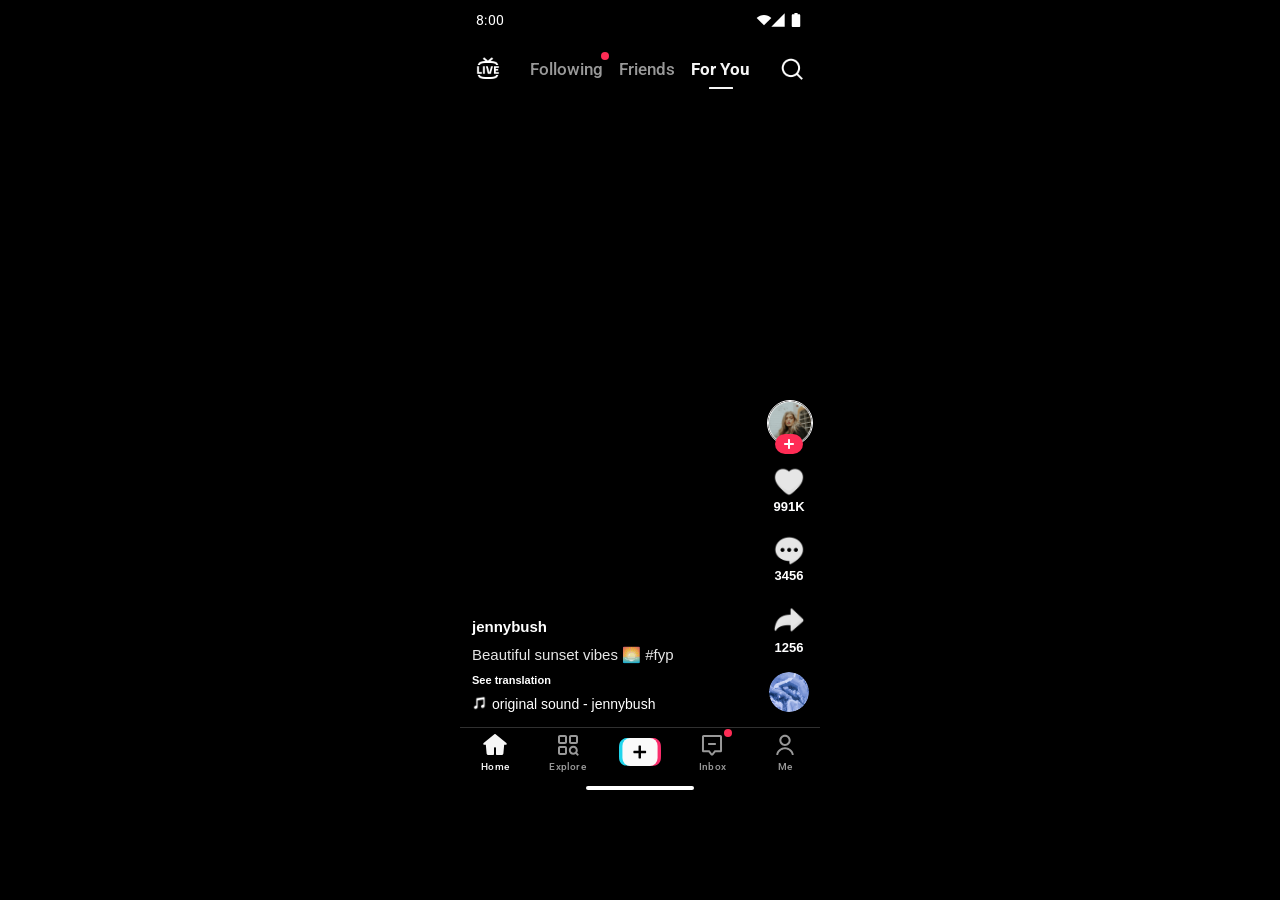
==== commit c233e878: "Always open story add sheet when Create plus badge is tapped. Remove read-state guard so plus badge " ====
--- a/variants/v1/index.html
+++ b/variants/v1/index.html
@@ -184,6 +184,6 @@
   </div>
   <script>window.__SKYLIGHT_VARIANT__ = {"expandMs": 450, "collapseMs": 350, "storySlideMs": 300, "settleBackMs": 250, "autoExpandDelayMs": 400, "pushFlingVelocity": 1500, "pullDamping": 0.65, "pushThreshold": 30, "maxHeight": 118, "refreshThreshold": 32, "refreshIndicatorHeight": 56, "refreshMaxPullDistance": 56, "refreshDurationMs": 1200, "tabCrossfadeMs": 150, "storyDurationMs": 3500, "previewEnterMs": 180, "previewExitMs": 150, "photoCrossfadeMs": 250, "storyAddEnterMs": 320, "storyAddExitMs": 260, "effectCoverLoadMs": 1200, "albumEmergenceMs": 160, "label": "V1", "pullThreshold": 24, "maxPullDistance": 72, "expandOnDrag": false, "storySlideEnabled": false, "autoExpandOnEnter": false, "startExpanded": true, "topDownStoryRevealEnabled": true, "lockStoryExpanded": true, "chainRefreshAfterExpand": false, "inboxTabUnreadDotOnce": true, "addUnreadStoriesOnRefresh": true, "refreshNewStories": [{"label": "Cenis", "avatar": "inbox_avatar_cenis.png", "timeText": "now", "photos": ["lindsey_story_photo_1.png", "lindsey_story_photo_2.png", "lindsey_story_photo_3.png"]}, {"label": "Tommy", "avatar": "inbox_avatar_tommy.png", "timeText": "now", "photos": ["maren_story_photo_1.jpg", "maren_story_photo_2.jpg", "maren_story_photo_3.jpg"]}, {"label": "summer", "avatar": "inbox_avatar_summer.png", "timeText": "now", "photos": ["rayna_story_photo_1.jpg", "rayna_story_photo_2.jpg", "rayna_story_photo_3.jpg"]}], "releaseHintEnabled": false, "id": "v1", "startOnFeed": true};
 window.__STORY_PREVIEWS__ = {"Lindsey": {"avatar": "inbox_story_lindsey.png", "timeText": "3h ago", "photos": ["lindsey_story_photo_1.png", "lindsey_story_photo_2.png", "lindsey_story_photo_3.png", "lindsey_story_photo_4.png"]}, "Maren": {"avatar": "inbox_story_maren.png", "photos": ["maren_story_photo_1.jpg", "maren_story_photo_2.jpg", "maren_story_photo_3.jpg"]}, "Alena": {"avatar": "inbox_story_alena.png", "photos": ["alena_story_photo_1.jpg", "alena_story_photo_2.jpg", "alena_story_photo_3.jpg"]}, "Rayna": {"avatar": "inbox_story_rayna.png", "photos": ["rayna_story_photo_1.jpg", "rayna_story_photo_2.jpg", "rayna_story_photo_3.jpg"]}, "Create": {"avatar": "inbox_story_create_photo.jpg", "timeText": "now", "photos": ["lindsey_story_photo_1.png", "lindsey_story_photo_2.png", "lindsey_story_photo_3.png", "lindsey_story_photo_4.png"]}};</script>
-  <script src="../../shared/skylight-core.js?v=120"></script>
+  <script src="../../shared/skylight-core.js?v=122"></script>
 </body>
 </html>
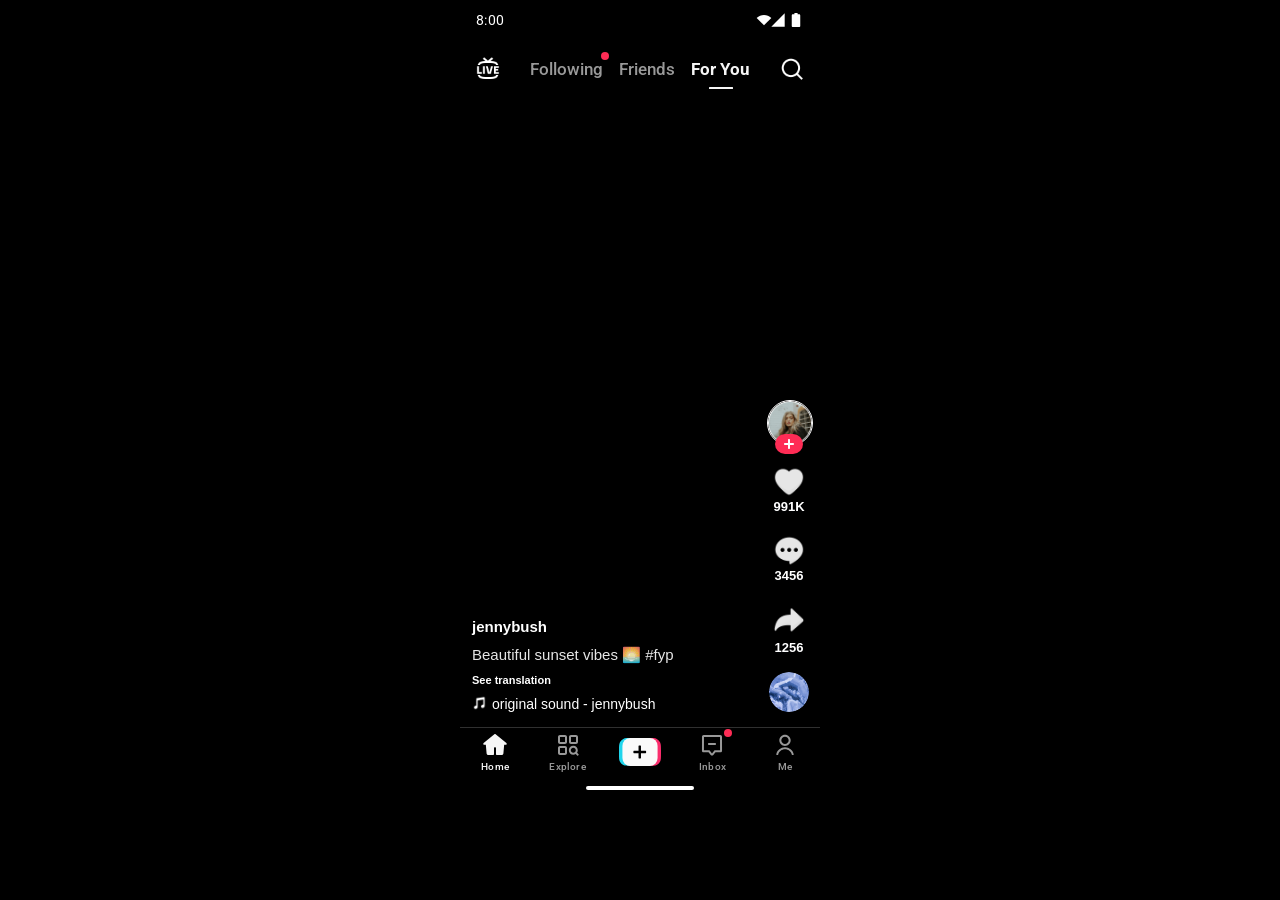
==== commit 22c5ed5f: "Add 3s hover destination preview in demo shell. Resolve main navigation hotspots inside skylight-cor" ====
--- a/variants/v1/index.html
+++ b/variants/v1/index.html
@@ -184,6 +184,6 @@
   </div>
   <script>window.__SKYLIGHT_VARIANT__ = {"expandMs": 450, "collapseMs": 350, "storySlideMs": 300, "settleBackMs": 250, "autoExpandDelayMs": 400, "pushFlingVelocity": 1500, "pullDamping": 0.65, "pushThreshold": 30, "maxHeight": 118, "refreshThreshold": 32, "refreshIndicatorHeight": 56, "refreshMaxPullDistance": 56, "refreshDurationMs": 1200, "tabCrossfadeMs": 150, "storyDurationMs": 3500, "previewEnterMs": 180, "previewExitMs": 150, "photoCrossfadeMs": 250, "storyAddEnterMs": 320, "storyAddExitMs": 260, "effectCoverLoadMs": 1200, "albumEmergenceMs": 160, "label": "V1", "pullThreshold": 24, "maxPullDistance": 72, "expandOnDrag": false, "storySlideEnabled": false, "autoExpandOnEnter": false, "startExpanded": true, "topDownStoryRevealEnabled": true, "lockStoryExpanded": true, "chainRefreshAfterExpand": false, "inboxTabUnreadDotOnce": true, "addUnreadStoriesOnRefresh": true, "refreshNewStories": [{"label": "Cenis", "avatar": "inbox_avatar_cenis.png", "timeText": "now", "photos": ["lindsey_story_photo_1.png", "lindsey_story_photo_2.png", "lindsey_story_photo_3.png"]}, {"label": "Tommy", "avatar": "inbox_avatar_tommy.png", "timeText": "now", "photos": ["maren_story_photo_1.jpg", "maren_story_photo_2.jpg", "maren_story_photo_3.jpg"]}, {"label": "summer", "avatar": "inbox_avatar_summer.png", "timeText": "now", "photos": ["rayna_story_photo_1.jpg", "rayna_story_photo_2.jpg", "rayna_story_photo_3.jpg"]}], "releaseHintEnabled": false, "id": "v1", "startOnFeed": true};
 window.__STORY_PREVIEWS__ = {"Lindsey": {"avatar": "inbox_story_lindsey.png", "timeText": "3h ago", "photos": ["lindsey_story_photo_1.png", "lindsey_story_photo_2.png", "lindsey_story_photo_3.png", "lindsey_story_photo_4.png"]}, "Maren": {"avatar": "inbox_story_maren.png", "photos": ["maren_story_photo_1.jpg", "maren_story_photo_2.jpg", "maren_story_photo_3.jpg"]}, "Alena": {"avatar": "inbox_story_alena.png", "photos": ["alena_story_photo_1.jpg", "alena_story_photo_2.jpg", "alena_story_photo_3.jpg"]}, "Rayna": {"avatar": "inbox_story_rayna.png", "photos": ["rayna_story_photo_1.jpg", "rayna_story_photo_2.jpg", "rayna_story_photo_3.jpg"]}, "Create": {"avatar": "inbox_story_create_photo.jpg", "timeText": "now", "photos": ["lindsey_story_photo_1.png", "lindsey_story_photo_2.png", "lindsey_story_photo_3.png", "lindsey_story_photo_4.png"]}};</script>
-  <script src="../../shared/skylight-core.js?v=122"></script>
+  <script src="../../shared/skylight-core.js?v=123"></script>
 </body>
 </html>
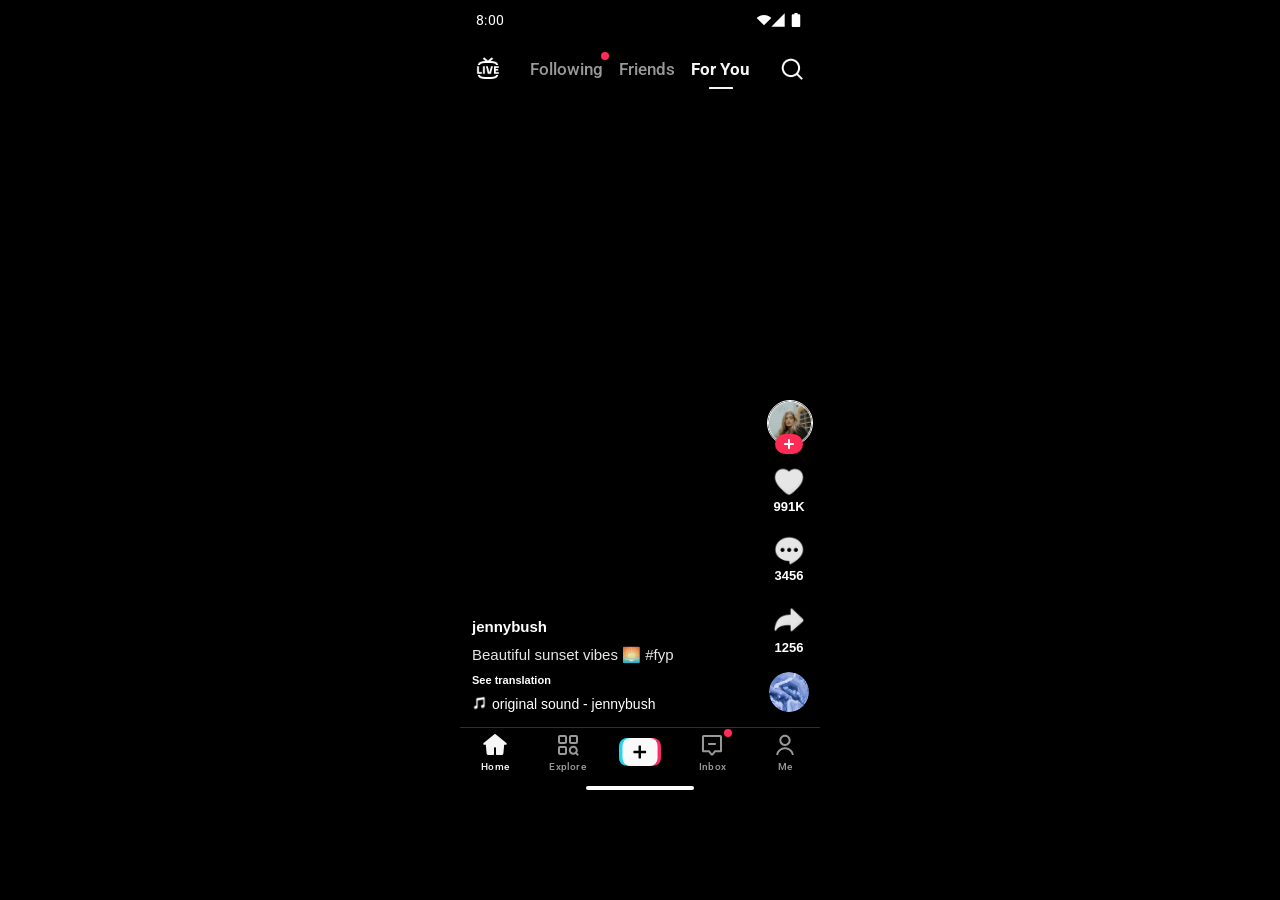
==== commit 65d5ca60: "Update create story label when bordered" ====
--- a/variants/v1/index.html
+++ b/variants/v1/index.html
@@ -8,7 +8,7 @@
   <link rel="preconnect" href="https://fonts.googleapis.com" />
   <link rel="preconnect" href="https://fonts.gstatic.com" crossorigin />
   <link href="https://fonts.googleapis.com/css2?family=Roboto:wght@400;500;600;700&display=swap" rel="stylesheet" />
-  <link rel="stylesheet" href="../../shared/skylight.css?v=50" />
+  <link rel="stylesheet" href="../../shared/skylight.css?v=51" />
 </head>
 <body class="variant-embed">
   <div class="phone" id="phone">
@@ -184,6 +184,6 @@
   </div>
   <script>window.__SKYLIGHT_VARIANT__ = {"expandMs": 450, "collapseMs": 350, "storySlideMs": 300, "settleBackMs": 250, "autoExpandDelayMs": 400, "pushFlingVelocity": 1500, "pullDamping": 0.65, "pushThreshold": 30, "maxHeight": 118, "refreshThreshold": 32, "refreshIndicatorHeight": 56, "refreshMaxPullDistance": 56, "refreshDurationMs": 1200, "tabCrossfadeMs": 150, "storyDurationMs": 3500, "previewEnterMs": 180, "previewExitMs": 150, "photoCrossfadeMs": 250, "storyAddEnterMs": 320, "storyAddExitMs": 260, "effectCoverLoadMs": 1200, "albumEmergenceMs": 160, "label": "V1", "pullThreshold": 24, "maxPullDistance": 72, "expandOnDrag": false, "storySlideEnabled": false, "autoExpandOnEnter": false, "startExpanded": true, "topDownStoryRevealEnabled": true, "lockStoryExpanded": true, "chainRefreshAfterExpand": false, "inboxTabUnreadDotOnce": true, "addUnreadStoriesOnRefresh": true, "refreshNewStories": [{"label": "Cenis", "avatar": "inbox_avatar_cenis.png", "timeText": "now", "photos": ["lindsey_story_photo_1.png", "lindsey_story_photo_2.png", "lindsey_story_photo_3.png"]}, {"label": "Tommy", "avatar": "inbox_avatar_tommy.png", "timeText": "now", "photos": ["maren_story_photo_1.jpg", "maren_story_photo_2.jpg", "maren_story_photo_3.jpg"]}, {"label": "summer", "avatar": "inbox_avatar_summer.png", "timeText": "now", "photos": ["rayna_story_photo_1.jpg", "rayna_story_photo_2.jpg", "rayna_story_photo_3.jpg"]}], "releaseHintEnabled": false, "id": "v1", "startOnFeed": true};
 window.__STORY_PREVIEWS__ = {"Lindsey": {"avatar": "inbox_story_lindsey.png", "timeText": "3h ago", "photos": ["lindsey_story_photo_1.png", "lindsey_story_photo_2.png", "lindsey_story_photo_3.png", "lindsey_story_photo_4.png"]}, "Maren": {"avatar": "inbox_story_maren.png", "photos": ["maren_story_photo_1.jpg", "maren_story_photo_2.jpg", "maren_story_photo_3.jpg"]}, "Alena": {"avatar": "inbox_story_alena.png", "photos": ["alena_story_photo_1.jpg", "alena_story_photo_2.jpg", "alena_story_photo_3.jpg"]}, "Rayna": {"avatar": "inbox_story_rayna.png", "photos": ["rayna_story_photo_1.jpg", "rayna_story_photo_2.jpg", "rayna_story_photo_3.jpg"]}, "Create": {"avatar": "inbox_story_create_photo.jpg", "timeText": "now", "photos": ["lindsey_story_photo_1.png", "lindsey_story_photo_2.png", "lindsey_story_photo_3.png", "lindsey_story_photo_4.png"]}};</script>
-  <script src="../../shared/skylight-core.js?v=123"></script>
+  <script src="../../shared/skylight-core.js?v=127"></script>
 </body>
-</html>+</html>
--- a/shared/skylight.css
+++ b/shared/skylight.css
@@ -2842,3 +2842,36 @@
   color: #f6f6f6;
   font-weight: 500;
 }
+
+html.skylight-hover-preview,
+html.skylight-hover-preview body {
+  pointer-events: none;
+  user-select: none;
+}
+
+html.skylight-hover-preview body[data-hover-preview-scene="inbox"] #storyRevealSlot,
+html.skylight-hover-preview body[data-hover-preview-scene="inbox"] .story-reveal-slot,
+html.skylight-hover-preview body[data-hover-preview-scene="story-add"] #storyRevealSlot,
+html.skylight-hover-preview body[data-hover-preview-scene="story-add"] .story-reveal-slot {
+  height: 0 !important;
+  min-height: 0 !important;
+  overflow: hidden !important;
+  opacity: 0 !important;
+  visibility: hidden !important;
+  pointer-events: none !important;
+}
+
+html.skylight-hover-preview body[data-hover-preview-scene="inbox"] #storyRefreshIndicator,
+html.skylight-hover-preview body[data-hover-preview-scene="inbox"] #storyReleaseHint,
+html.skylight-hover-preview body[data-hover-preview-scene="story-add"] #storyRefreshIndicator,
+html.skylight-hover-preview body[data-hover-preview-scene="story-add"] #storyReleaseHint {
+  display: none !important;
+}
+
+html.skylight-hover-preview body[data-hover-preview-scene="inbox"] #inboxListLayer,
+html.skylight-hover-preview body[data-hover-preview-scene="inbox"] .inbox-list-layer,
+html.skylight-hover-preview body[data-hover-preview-scene="story-add"] #inboxListLayer,
+html.skylight-hover-preview body[data-hover-preview-scene="story-add"] .inbox-list-layer {
+  transform: none !important;
+  top: 0 !important;
+}
